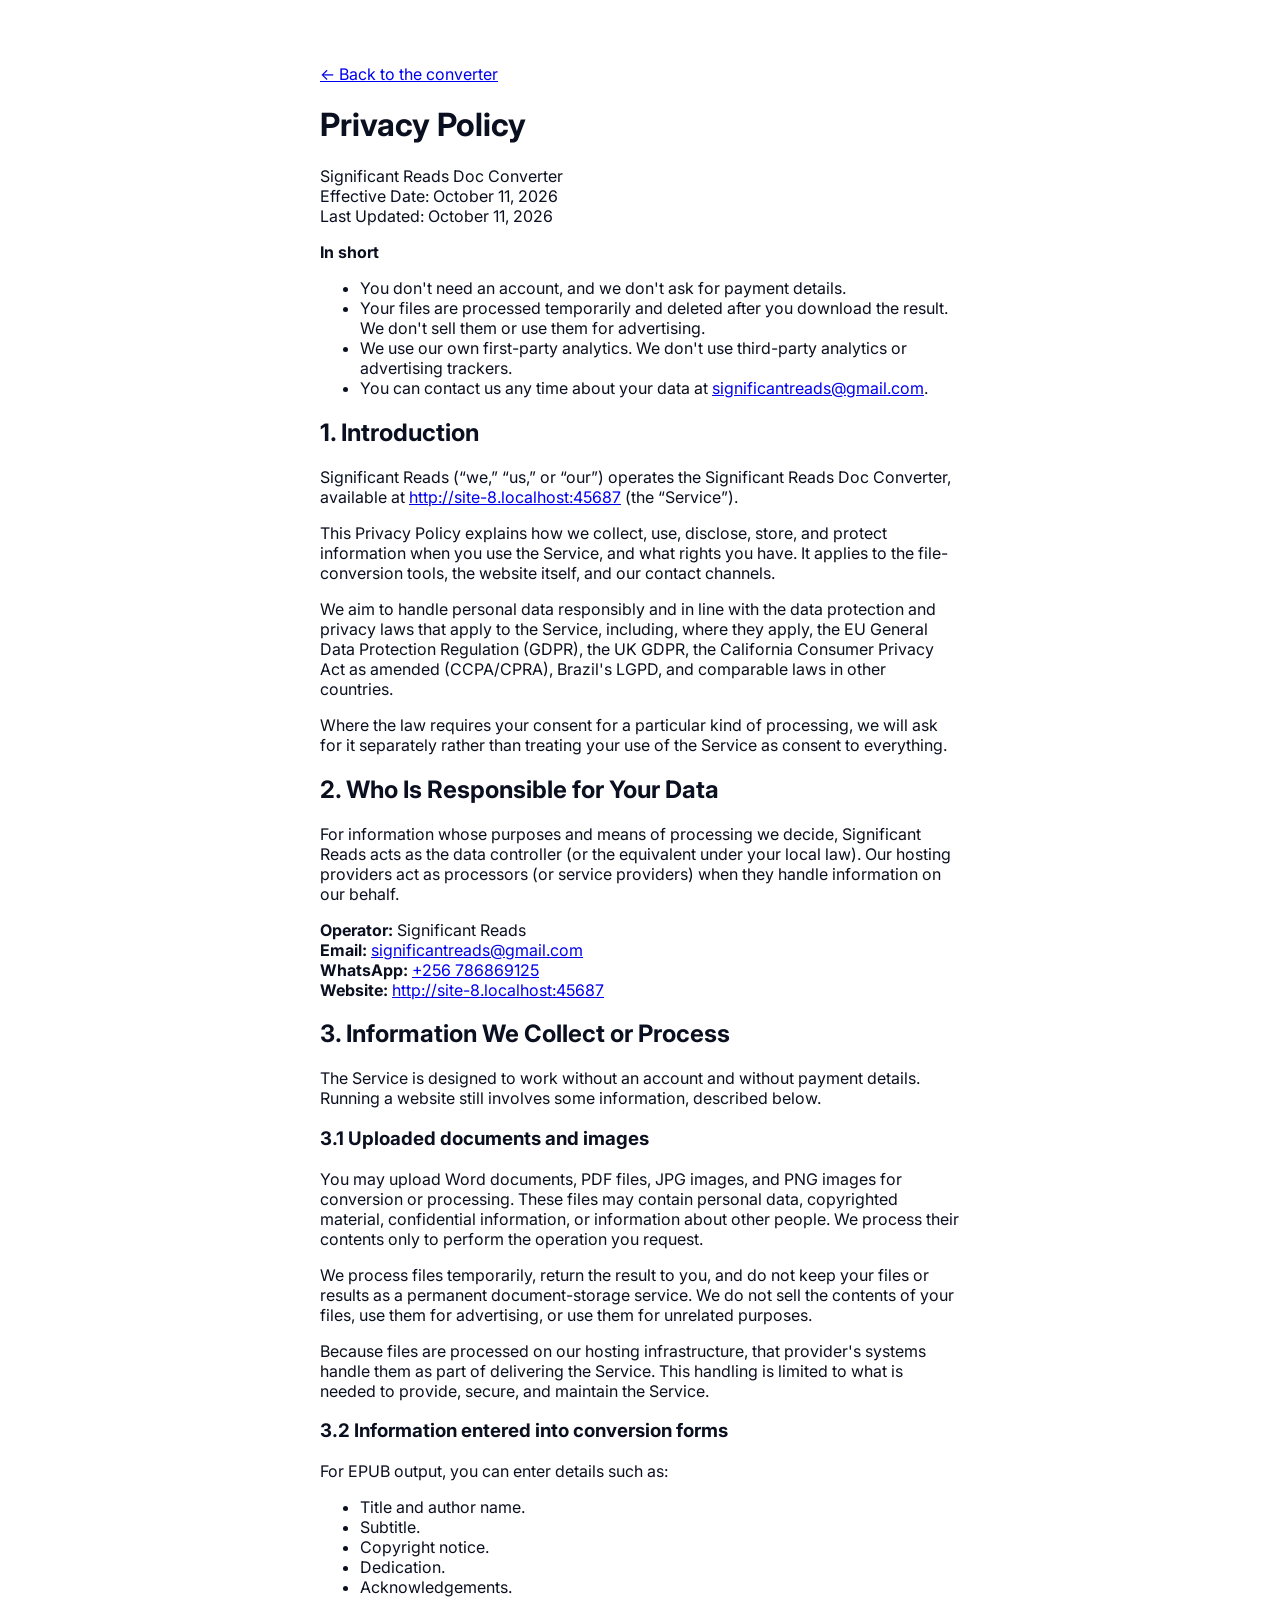
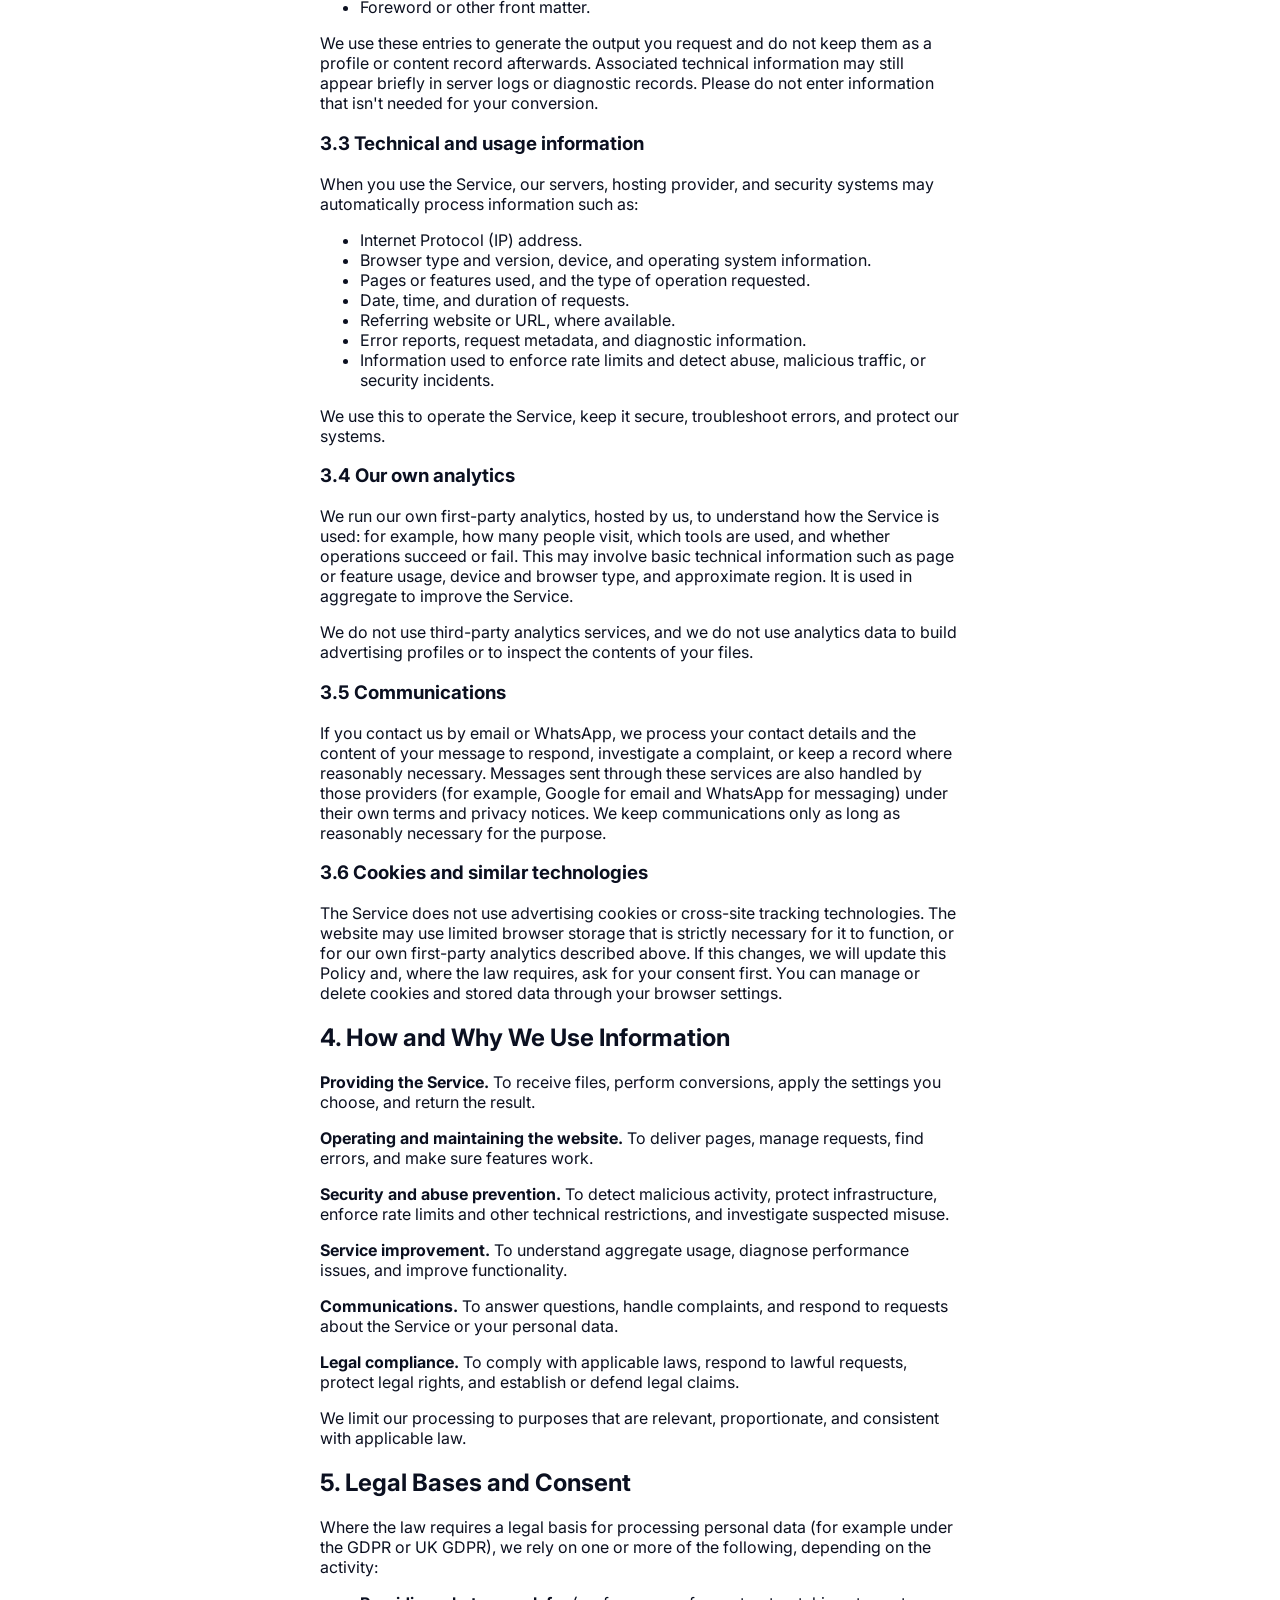
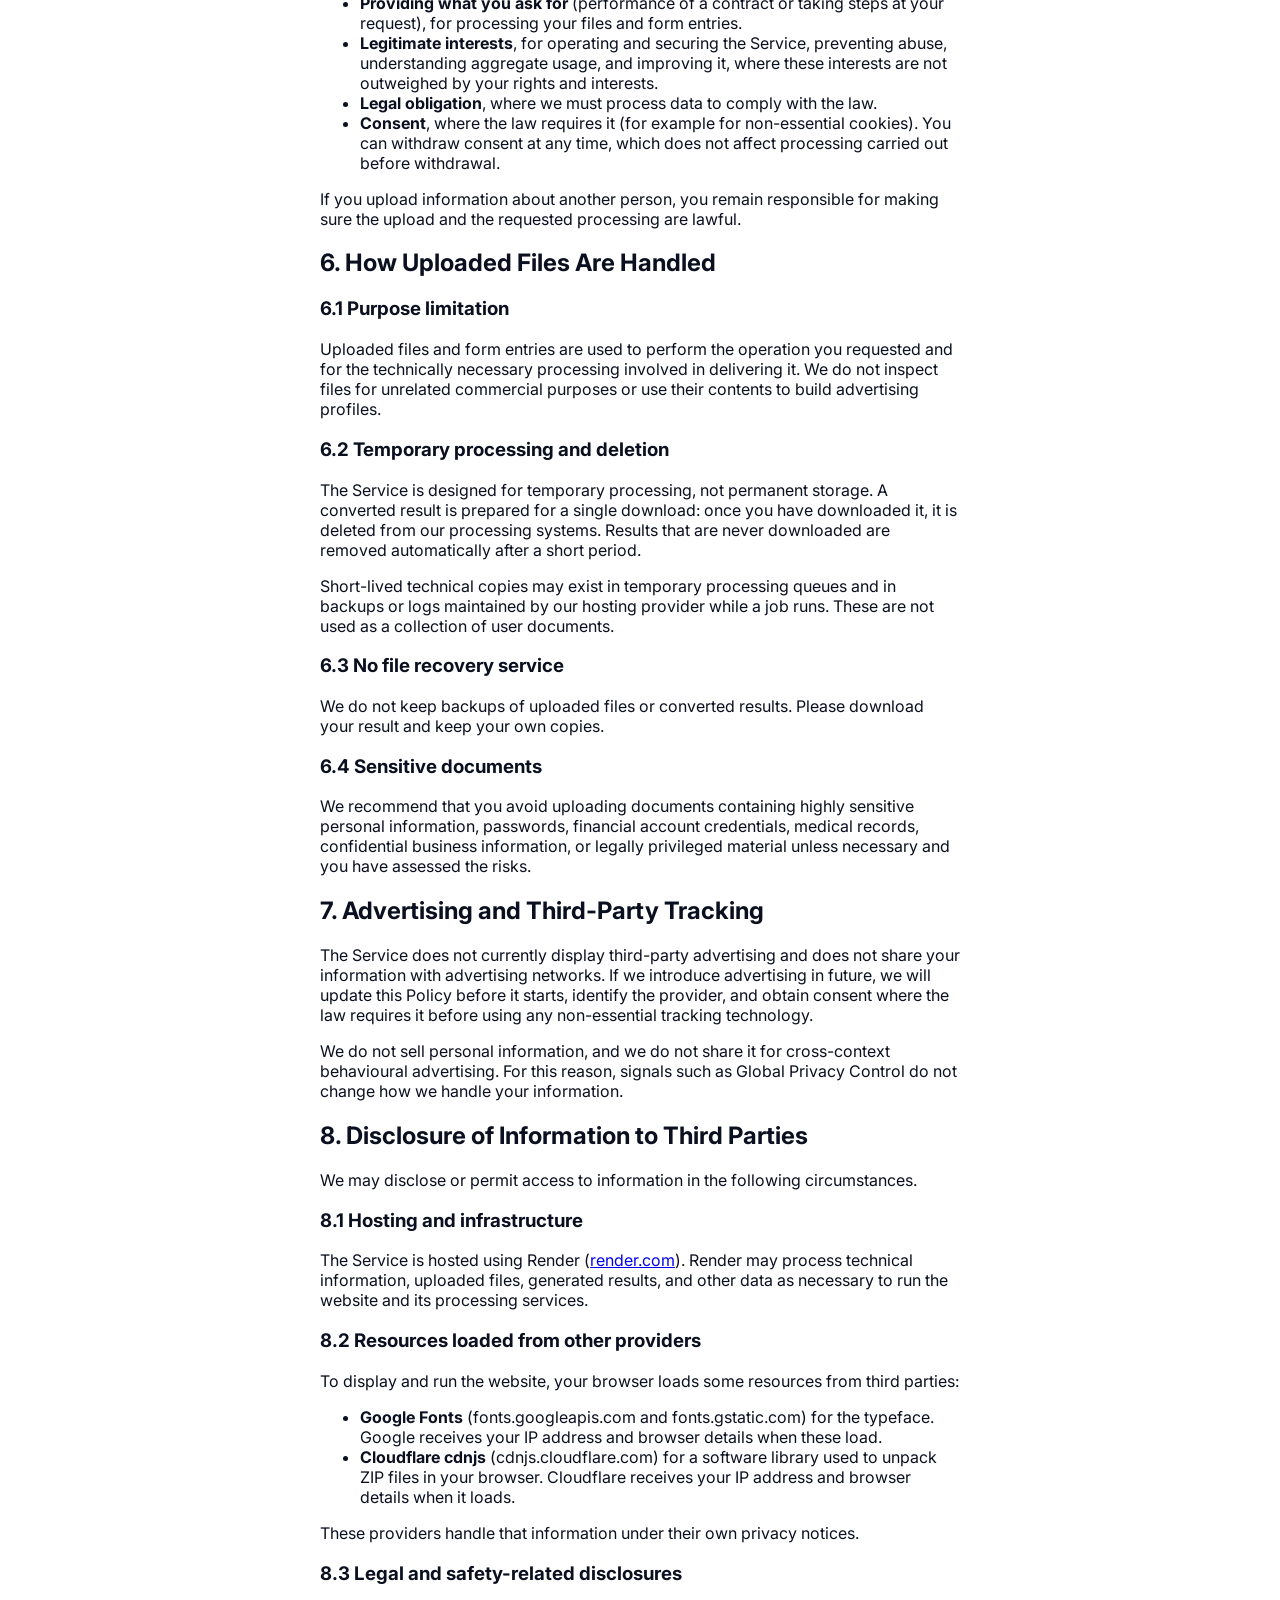
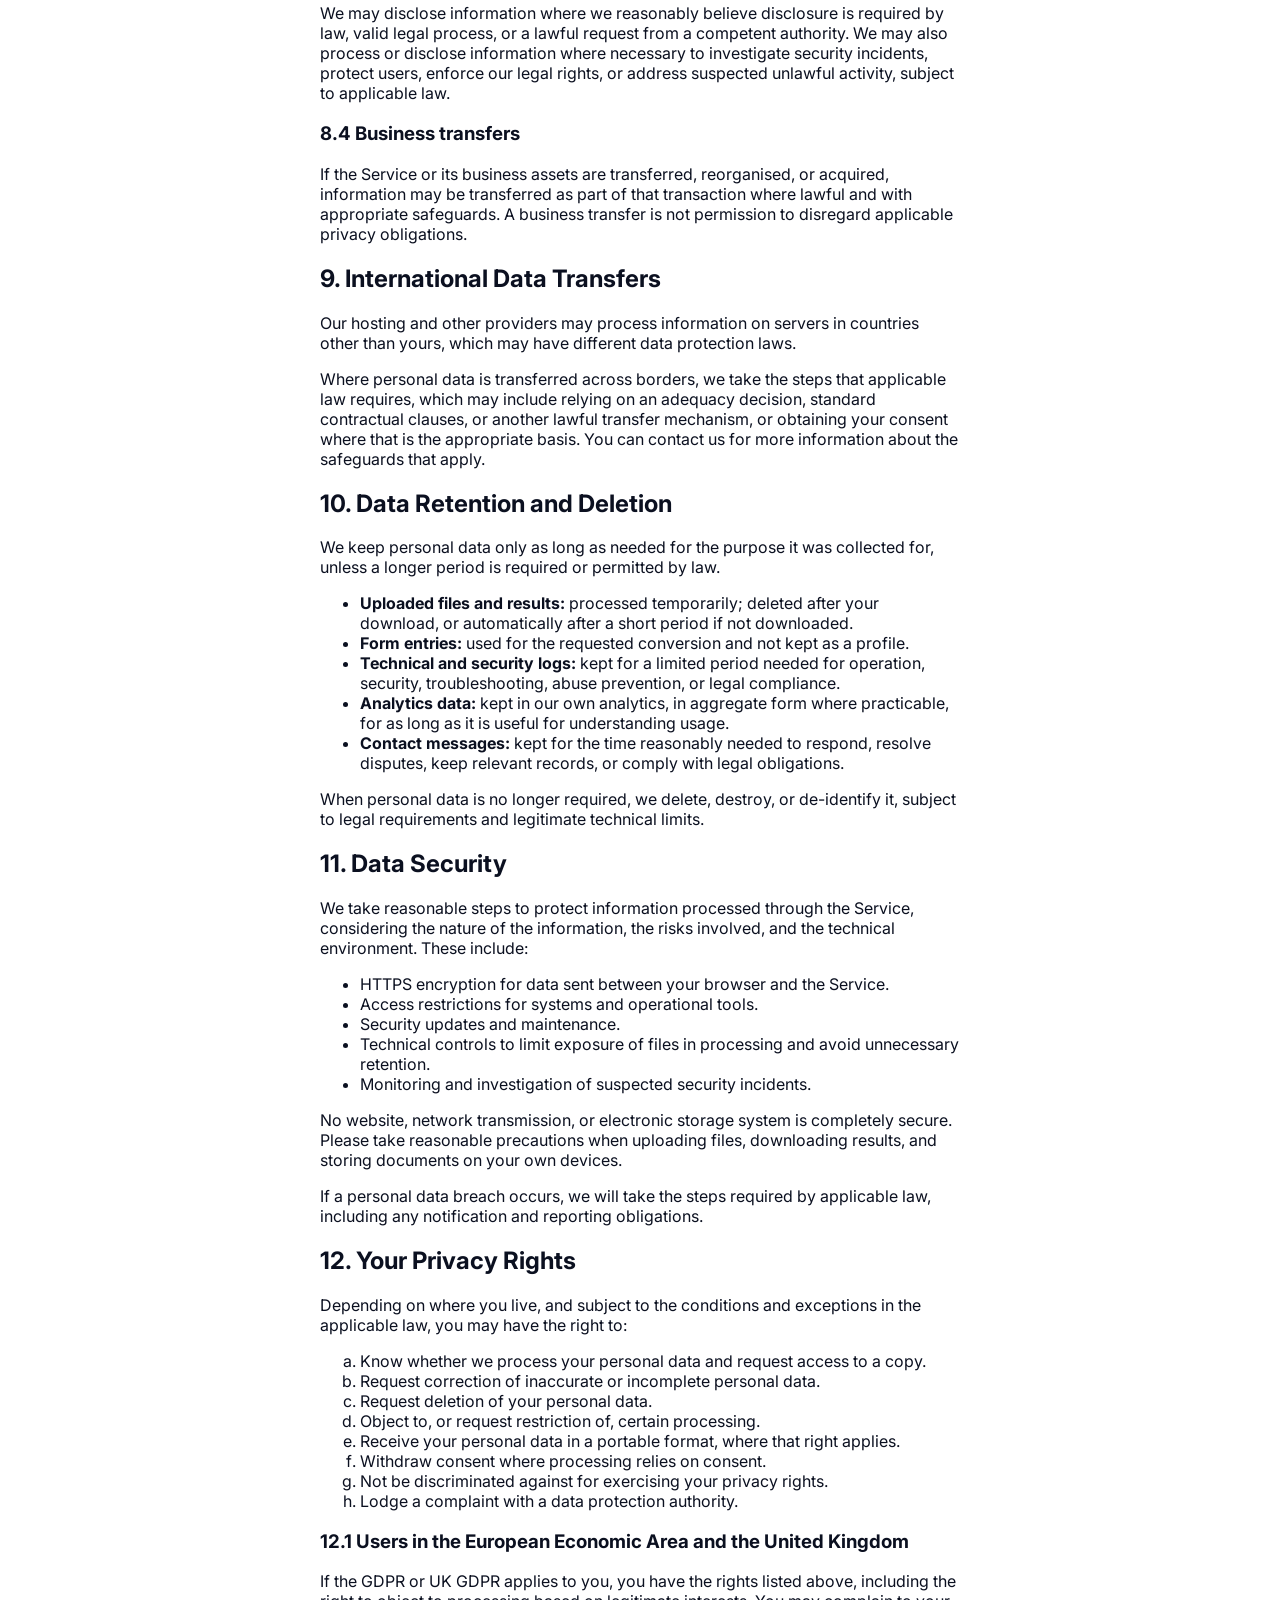
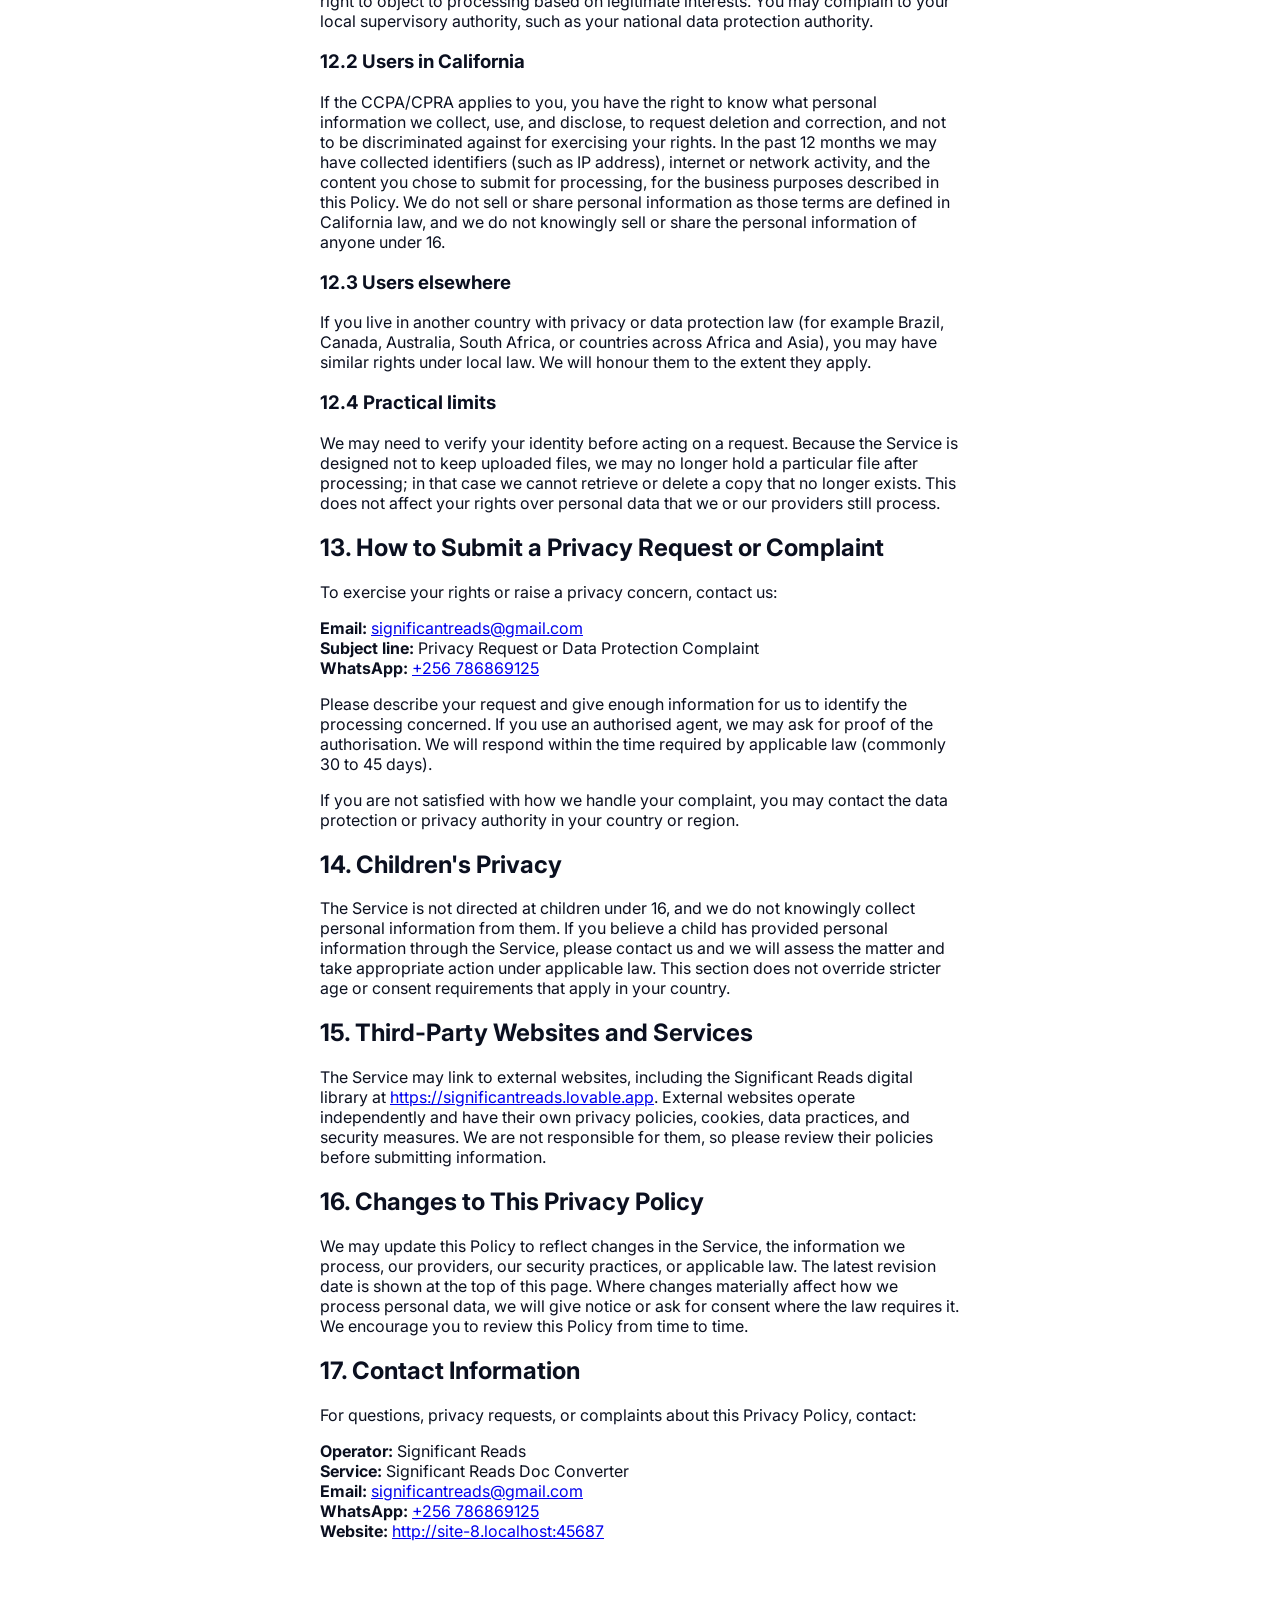
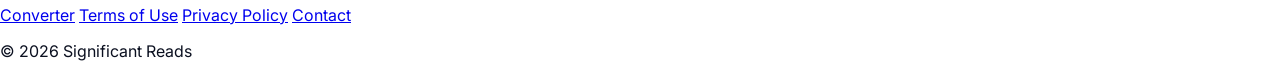
==== privacy.html @ e11dd409 "Create privacy.html" ====
<!DOCTYPE html>
<html lang="en">
<head>
  <meta charset="UTF-8" />
  <meta name="viewport" content="width=device-width, initial-scale=1" />
  <title>Privacy Policy | Significant Reads Doc Converter</title>
  <meta name="description" content="Privacy Policy for the Significant Reads Doc Converter." />
  <link rel="icon" href="data:image/svg+xml,<svg xmlns=%22http://www.w3.org/2000/svg%22 viewBox=%220 0 100 100%22><text y=%22.9em%22 font-size=%2290%22>📖</text></svg>" />
  <link rel="preconnect" href="https://fonts.googleapis.com" />
  <link rel="preconnect" href="https://fonts.gstatic.com" crossorigin />
  <link href="https://fonts.googleapis.com/css2?family=Inter:wght@400;500;600;700;800&display=swap" rel="stylesheet" />
  <link rel="stylesheet" href="css/styles.css" />
</head>
<body>
  <main class="page legal">
    <nav class="legal-back"><a href="index.html">&larr; Back to the converter</a></nav>

    <header class="legal-header">
      <h1>Privacy Policy</h1>
      <p class="legal-meta">
        Significant Reads Doc Converter<br />
        Effective Date: October 11, 2026<br />
        Last Updated: October 11, 2026
      </p>
    </header>

    <article class="legal-body">

      <div class="legal-note">
        <p><strong>In short</strong></p>
        <ul>
          <li>You don't need an account, and we don't ask for payment details.</li>
          <li>Your files are processed temporarily and deleted after you download the result. We don't sell them or use them for advertising.</li>
          <li>We use our own first-party analytics. We don't use third-party analytics or advertising trackers.</li>
          <li>You can contact us any time about your data at <a href="mailto:significantreads@gmail.com">significantreads@gmail.com</a>.</li>
        </ul>
      </div>

      <h2>1. Introduction</h2>
      <p>
        Significant Reads (“we,” “us,” or “our”) operates the Significant Reads Doc Converter,
        available at
        <a class="site-url" href="https://significant-reads-doc-converter.onrender.com">https://significant-reads-doc-converter.onrender.com</a>
        (the “Service”).
      </p>
      <p>
        This Privacy Policy explains how we collect, use, disclose, store, and protect information
        when you use the Service, and what rights you have. It applies to the file-conversion
        tools, the website itself, and our contact channels.
      </p>
      <p>
        We aim to handle personal data responsibly and in line with the data protection and
        privacy laws that apply to the Service, including, where they apply, the EU General Data
        Protection Regulation (GDPR), the UK GDPR, the California Consumer Privacy Act as amended
        (CCPA/CPRA), Brazil's LGPD, and comparable laws in other countries.
      </p>
      <p>
        Where the law requires your consent for a particular kind of processing, we will ask for it
        separately rather than treating your use of the Service as consent to everything.
      </p>

      <h2>2. Who Is Responsible for Your Data</h2>
      <p>
        For information whose purposes and means of processing we decide, Significant Reads acts as
        the data controller (or the equivalent under your local law). Our hosting providers act as
        processors (or service providers) when they handle information on our behalf.
      </p>
      <p class="legal-contact">
        <strong>Operator:</strong> Significant Reads<br />
        <strong>Email:</strong> <a href="mailto:significantreads@gmail.com">significantreads@gmail.com</a><br />
        <strong>WhatsApp:</strong> <a href="https://wa.me/256786869125" target="_blank" rel="noopener">+256 786869125</a><br />
        <strong>Website:</strong> <a class="site-url" href="https://significant-reads-doc-converter.onrender.com">https://significant-reads-doc-converter.onrender.com</a>
      </p>

      <h2>3. Information We Collect or Process</h2>
      <p>
        The Service is designed to work without an account and without payment details. Running a
        website still involves some information, described below.
      </p>

      <h3>3.1 Uploaded documents and images</h3>
      <p>
        You may upload Word documents, PDF files, JPG images, and PNG images for conversion or
        processing. These files may contain personal data, copyrighted material, confidential
        information, or information about other people. We process their contents only to perform
        the operation you request.
      </p>
      <p>
        We process files temporarily, return the result to you, and do not keep your files or
        results as a permanent document-storage service. We do not sell the contents of your files,
        use them for advertising, or use them for unrelated purposes.
      </p>
      <p>
        Because files are processed on our hosting infrastructure, that provider's systems handle
        them as part of delivering the Service. This handling is limited to what is needed to
        provide, secure, and maintain the Service.
      </p>

      <h3>3.2 Information entered into conversion forms</h3>
      <p>For EPUB output, you can enter details such as:</p>
      <ul>
        <li>Title and author name.</li>
        <li>Subtitle.</li>
        <li>Copyright notice.</li>
        <li>Dedication.</li>
        <li>Acknowledgements.</li>
        <li>Foreword or other front matter.</li>
      </ul>
      <p>
        We use these entries to generate the output you request and do not keep them as a profile
        or content record afterwards. Associated technical information may still appear briefly in
        server logs or diagnostic records. Please do not enter information that isn't needed for
        your conversion.
      </p>

      <h3>3.3 Technical and usage information</h3>
      <p>
        When you use the Service, our servers, hosting provider, and security systems may
        automatically process information such as:
      </p>
      <ul>
        <li>Internet Protocol (IP) address.</li>
        <li>Browser type and version, device, and operating system information.</li>
        <li>Pages or features used, and the type of operation requested.</li>
        <li>Date, time, and duration of requests.</li>
        <li>Referring website or URL, where available.</li>
        <li>Error reports, request metadata, and diagnostic information.</li>
        <li>Information used to enforce rate limits and detect abuse, malicious traffic, or security incidents.</li>
      </ul>
      <p>
        We use this to operate the Service, keep it secure, troubleshoot errors, and protect our
        systems.
      </p>

      <h3>3.4 Our own analytics</h3>
      <p>
        We run our own first-party analytics, hosted by us, to understand how the Service is used:
        for example, how many people visit, which tools are used, and whether operations succeed or
        fail. This may involve basic technical information such as page or feature usage, device
        and browser type, and approximate region. It is used in aggregate to improve the Service.
      </p>
      <p>
        We do not use third-party analytics services, and we do not use analytics data to build
        advertising profiles or to inspect the contents of your files.
      </p>

      <h3>3.5 Communications</h3>
      <p>
        If you contact us by email or WhatsApp, we process your contact details and the content of
        your message to respond, investigate a complaint, or keep a record where reasonably
        necessary. Messages sent through these services are also handled by those providers (for
        example, Google for email and WhatsApp for messaging) under their own terms and privacy
        notices. We keep communications only as long as reasonably necessary for the purpose.
      </p>

      <h3>3.6 Cookies and similar technologies</h3>
      <p>
        The Service does not use advertising cookies or cross-site tracking technologies. The
        website may use limited browser storage that is strictly necessary for it to function, or
        for our own first-party analytics described above. If this changes, we will update this
        Policy and, where the law requires, ask for your consent first. You can manage or delete
        cookies and stored data through your browser settings.
      </p>

      <h2>4. How and Why We Use Information</h2>
      <p><strong>Providing the Service.</strong> To receive files, perform conversions, apply the settings you choose, and return the result.</p>
      <p><strong>Operating and maintaining the website.</strong> To deliver pages, manage requests, find errors, and make sure features work.</p>
      <p><strong>Security and abuse prevention.</strong> To detect malicious activity, protect infrastructure, enforce rate limits and other technical restrictions, and investigate suspected misuse.</p>
      <p><strong>Service improvement.</strong> To understand aggregate usage, diagnose performance issues, and improve functionality.</p>
      <p><strong>Communications.</strong> To answer questions, handle complaints, and respond to requests about the Service or your personal data.</p>
      <p><strong>Legal compliance.</strong> To comply with applicable laws, respond to lawful requests, protect legal rights, and establish or defend legal claims.</p>
      <p>We limit our processing to purposes that are relevant, proportionate, and consistent with applicable law.</p>

      <h2>5. Legal Bases and Consent</h2>
      <p>
        Where the law requires a legal basis for processing personal data (for example under the
        GDPR or UK GDPR), we rely on one or more of the following, depending on the activity:
      </p>
      <ul>
        <li><strong>Providing what you ask for</strong> (performance of a contract or taking steps at your request), for processing your files and form entries.</li>
        <li><strong>Legitimate interests</strong>, for operating and securing the Service, preventing abuse, understanding aggregate usage, and improving it, where these interests are not outweighed by your rights and interests.</li>
        <li><strong>Legal obligation</strong>, where we must process data to comply with the law.</li>
        <li><strong>Consent</strong>, where the law requires it (for example for non-essential cookies). You can withdraw consent at any time, which does not affect processing carried out before withdrawal.</li>
      </ul>
      <p>
        If you upload information about another person, you remain responsible for making sure the
        upload and the requested processing are lawful.
      </p>

      <h2>6. How Uploaded Files Are Handled</h2>

      <h3>6.1 Purpose limitation</h3>
      <p>
        Uploaded files and form entries are used to perform the operation you requested and for
        the technically necessary processing involved in delivering it. We do not inspect files for
        unrelated commercial purposes or use their contents to build advertising profiles.
      </p>

      <h3>6.2 Temporary processing and deletion</h3>
      <p>
        The Service is designed for temporary processing, not permanent storage. A converted result
        is prepared for a single download: once you have downloaded it, it is deleted from our
        processing systems. Results that are never downloaded are removed automatically after a
        short period.
      </p>
      <p>
        Short-lived technical copies may exist in temporary processing queues and in backups or
        logs maintained by our hosting provider while a job runs. These are not used as a
        collection of user documents.
      </p>

      <h3>6.3 No file recovery service</h3>
      <p>
        We do not keep backups of uploaded files or converted results. Please download your result
        and keep your own copies.
      </p>

      <h3>6.4 Sensitive documents</h3>
      <p>
        We recommend that you avoid uploading documents containing highly sensitive personal
        information, passwords, financial account credentials, medical records, confidential
        business information, or legally privileged material unless necessary and you have
        assessed the risks.
      </p>

      <h2>7. Advertising and Third-Party Tracking</h2>
      <p>
        The Service does not currently display third-party advertising and does not share your
        information with advertising networks. If we introduce advertising in future, we will
        update this Policy before it starts, identify the provider, and obtain consent where the
        law requires it before using any non-essential tracking technology.
      </p>
      <p>
        We do not sell personal information, and we do not share it for cross-context behavioural
        advertising. For this reason, signals such as Global Privacy Control do not change how we
        handle your information.
      </p>

      <h2>8. Disclosure of Information to Third Parties</h2>
      <p>We may disclose or permit access to information in the following circumstances.</p>

      <h3>8.1 Hosting and infrastructure</h3>
      <p>
        The Service is hosted using Render (<a href="https://render.com" target="_blank" rel="noopener">render.com</a>).
        Render may process technical information, uploaded files, generated results, and other data
        as necessary to run the website and its processing services.
      </p>

      <h3>8.2 Resources loaded from other providers</h3>
      <p>To display and run the website, your browser loads some resources from third parties:</p>
      <ul>
        <li><strong>Google Fonts</strong> (fonts.googleapis.com and fonts.gstatic.com) for the typeface. Google receives your IP address and browser details when these load.</li>
        <li><strong>Cloudflare cdnjs</strong> (cdnjs.cloudflare.com) for a software library used to unpack ZIP files in your browser. Cloudflare receives your IP address and browser details when it loads.</li>
      </ul>
      <p>These providers handle that information under their own privacy notices.</p>

      <h3>8.3 Legal and safety-related disclosures</h3>
      <p>
        We may disclose information where we reasonably believe disclosure is required by law, valid
        legal process, or a lawful request from a competent authority. We may also process or
        disclose information where necessary to investigate security incidents, protect users,
        enforce our legal rights, or address suspected unlawful activity, subject to applicable
        law.
      </p>

      <h3>8.4 Business transfers</h3>
      <p>
        If the Service or its business assets are transferred, reorganised, or acquired,
        information may be transferred as part of that transaction where lawful and with
        appropriate safeguards. A business transfer is not permission to disregard applicable
        privacy obligations.
      </p>

      <h2>9. International Data Transfers</h2>
      <p>
        Our hosting and other providers may process information on servers in countries other than
        yours, which may have different data protection laws.
      </p>
      <p>
        Where personal data is transferred across borders, we take the steps that applicable law
        requires, which may include relying on an adequacy decision, standard contractual clauses,
        or another lawful transfer mechanism, or obtaining your consent where that is the
        appropriate basis. You can contact us for more information about the safeguards that apply.
      </p>

      <h2>10. Data Retention and Deletion</h2>
      <p>
        We keep personal data only as long as needed for the purpose it was collected for, unless a
        longer period is required or permitted by law.
      </p>
      <ul>
        <li><strong>Uploaded files and results:</strong> processed temporarily; deleted after your download, or automatically after a short period if not downloaded.</li>
        <li><strong>Form entries:</strong> used for the requested conversion and not kept as a profile.</li>
        <li><strong>Technical and security logs:</strong> kept for a limited period needed for operation, security, troubleshooting, abuse prevention, or legal compliance.</li>
        <li><strong>Analytics data:</strong> kept in our own analytics, in aggregate form where practicable, for as long as it is useful for understanding usage.</li>
        <li><strong>Contact messages:</strong> kept for the time reasonably needed to respond, resolve disputes, keep relevant records, or comply with legal obligations.</li>
      </ul>
      <p>
        When personal data is no longer required, we delete, destroy, or de-identify it, subject to
        legal requirements and legitimate technical limits.
      </p>

      <h2>11. Data Security</h2>
      <p>
        We take reasonable steps to protect information processed through the Service, considering
        the nature of the information, the risks involved, and the technical environment. These
        include:
      </p>
      <ul>
        <li>HTTPS encryption for data sent between your browser and the Service.</li>
        <li>Access restrictions for systems and operational tools.</li>
        <li>Security updates and maintenance.</li>
        <li>Technical controls to limit exposure of files in processing and avoid unnecessary retention.</li>
        <li>Monitoring and investigation of suspected security incidents.</li>
      </ul>
      <p>
        No website, network transmission, or electronic storage system is completely secure. Please
        take reasonable precautions when uploading files, downloading results, and storing
        documents on your own devices.
      </p>
      <p>
        If a personal data breach occurs, we will take the steps required by applicable law,
        including any notification and reporting obligations.
      </p>

      <h2>12. Your Privacy Rights</h2>
      <p>
        Depending on where you live, and subject to the conditions and exceptions in the applicable
        law, you may have the right to:
      </p>
      <ol type="a">
        <li>Know whether we process your personal data and request access to a copy.</li>
        <li>Request correction of inaccurate or incomplete personal data.</li>
        <li>Request deletion of your personal data.</li>
        <li>Object to, or request restriction of, certain processing.</li>
        <li>Receive your personal data in a portable format, where that right applies.</li>
        <li>Withdraw consent where processing relies on consent.</li>
        <li>Not be discriminated against for exercising your privacy rights.</li>
        <li>Lodge a complaint with a data protection authority.</li>
      </ol>

      <h3>12.1 Users in the European Economic Area and the United Kingdom</h3>
      <p>
        If the GDPR or UK GDPR applies to you, you have the rights listed above, including the
        right to object to processing based on legitimate interests. You may complain to your local
        supervisory authority, such as your national data protection authority.
      </p>

      <h3>12.2 Users in California</h3>
      <p>
        If the CCPA/CPRA applies to you, you have the right to know what personal information we
        collect, use, and disclose, to request deletion and correction, and not to be discriminated
        against for exercising your rights. In the past 12 months we may have collected identifiers
        (such as IP address), internet or network activity, and the content you chose to submit for
        processing, for the business purposes described in this Policy. We do not sell or share
        personal information as those terms are defined in California law, and we do not knowingly
        sell or share the personal information of anyone under 16.
      </p>

      <h3>12.3 Users elsewhere</h3>
      <p>
        If you live in another country with privacy or data protection law (for example Brazil,
        Canada, Australia, South Africa, or countries across Africa and Asia), you may have similar
        rights under local law. We will honour them to the extent they apply.
      </p>

      <h3>12.4 Practical limits</h3>
      <p>
        We may need to verify your identity before acting on a request. Because the Service is
        designed not to keep uploaded files, we may no longer hold a particular file after
        processing; in that case we cannot retrieve or delete a copy that no longer exists. This
        does not affect your rights over personal data that we or our providers still process.
      </p>

      <h2>13. How to Submit a Privacy Request or Complaint</h2>
      <p>To exercise your rights or raise a privacy concern, contact us:</p>
      <p class="legal-contact">
        <strong>Email:</strong> <a href="mailto:significantreads@gmail.com?subject=Privacy%20Request">significantreads@gmail.com</a><br />
        <strong>Subject line:</strong> Privacy Request or Data Protection Complaint<br />
        <strong>WhatsApp:</strong> <a href="https://wa.me/256786869125" target="_blank" rel="noopener">+256 786869125</a>
      </p>
      <p>
        Please describe your request and give enough information for us to identify the processing
        concerned. If you use an authorised agent, we may ask for proof of the authorisation. We
        will respond within the time required by applicable law (commonly 30 to 45 days).
      </p>
      <p>
        If you are not satisfied with how we handle your complaint, you may contact the data
        protection or privacy authority in your country or region.
      </p>

      <h2>14. Children's Privacy</h2>
      <p>
        The Service is not directed at children under 16, and we do not knowingly collect personal
        information from them. If you believe a child has provided personal information through the
        Service, please contact us and we will assess the matter and take appropriate action under
        applicable law. This section does not override stricter age or consent requirements that
        apply in your country.
      </p>

      <h2>15. Third-Party Websites and Services</h2>
      <p>
        The Service may link to external websites, including the Significant Reads digital library
        at <a href="https://significantreads.lovable.app" target="_blank" rel="noopener">https://significantreads.lovable.app</a>.
        External websites operate independently and have their own privacy policies, cookies, data
        practices, and security measures. We are not responsible for them, so please review their
        policies before submitting information.
      </p>

      <h2>16. Changes to This Privacy Policy</h2>
      <p>
        We may update this Policy to reflect changes in the Service, the information we process,
        our providers, our security practices, or applicable law. The latest revision date is shown
        at the top of this page. Where changes materially affect how we process personal data, we
        will give notice or ask for consent where the law requires it. We encourage you to review
        this Policy from time to time.
      </p>

      <h2>17. Contact Information</h2>
      <p>For questions, privacy requests, or complaints about this Privacy Policy, contact:</p>
      <p class="legal-contact">
        <strong>Operator:</strong> Significant Reads<br />
        <strong>Service:</strong> Significant Reads Doc Converter<br />
        <strong>Email:</strong> <a href="mailto:significantreads@gmail.com">significantreads@gmail.com</a><br />
        <strong>WhatsApp:</strong> <a href="https://wa.me/256786869125" target="_blank" rel="noopener">+256 786869125</a><br />
        <strong>Website:</strong> <a class="site-url" href="https://significant-reads-doc-converter.onrender.com">https://significant-reads-doc-converter.onrender.com</a>
      </p>

    </article>
  </main>

  <footer class="site-footer">
    <nav aria-label="Site">
      <a href="index.html">Converter</a>
      <a href="terms.html">Terms of Use</a>
      <a href="privacy.html">Privacy Policy</a>
      <a href="mailto:significantreads@gmail.com">Contact</a>
    </nav>
    <p>&copy; 2026 Significant Reads</p>
  </footer>

  <script>
    // Keeps the website address correct automatically if the site moves to a custom domain
    if (location.origin && location.origin.indexOf("http") === 0) {
      document.querySelectorAll(".site-url").forEach(function (el) {
        el.href = location.origin;
        el.textContent = location.origin;
      });
    }
  </script>
</body>
</html>
---- css/styles.css ----
:root {
  --text: #0b1020;
  --muted: #64748b;
  --border: #e5e9f0;
  --tab-bg: #f1f4f9;
  --btn-disabled: #8b909c;
  --btn-active: #0b1020;
  --accent: #2563eb;
  --radius: 16px;
}

* { box-sizing: border-box; }

html, body { margin: 0; padding: 0; }

body {
  font-family: "Inter", system-ui, -apple-system, "Segoe UI", Roboto, sans-serif;
  color: var(--text);
  background: #fff;
  -webkit-font-smoothing: antialiased;
}

[hidden] { display: none !important; }

.page {
  max-width: 672px;
  margin: 0 auto;
  padding: 64px 16px 48px;
}

/* Hero */
.hero { text-align: center; margin-bottom: 40px; }
.hero h1 {
  margin: 0 0 12px;
  font-size: clamp(28px, 6vw, 36px);
  font-weight: 800;
  letter-spacing: -0.02em;
}
.hero p {
  margin: 0 auto;
  max-width: 640px;
  color: var(--muted);
  font-size: 16px;
  line-height: 1.5;
}

/* Tabs */
.tabs {
  display: grid;
  grid-template-columns: repeat(3, 1fr);
  gap: 4px;
  padding: 4px;
  margin-bottom: 24px;
  background: var(--tab-bg);
  border: 1px solid var(--border);
  border-radius: 12px;
}
.tab {
  padding: 10px 12px;
  border: 0;
  border-radius: 9px;
  background: transparent;
  color: var(--muted);
  font: inherit;
  font-size: 14px;
  font-weight: 600;
  cursor: pointer;
  transition: background 0.15s, color 0.15s;
}
.tab:hover { color: var(--text); }
.tab.is-active {
  background: #fff;
  color: var(--text);
  box-shadow: 0 1px 3px rgba(15, 23, 42, 0.12);
}
.tab:focus-visible { outline: 2px solid var(--accent); outline-offset: 2px; }

/* Card */
.card {
  padding: 24px;
  background: #fff;
  border: 1px solid var(--border);
  border-radius: var(--radius);
  box-shadow: 0 1px 2px rgba(15, 23, 42, 0.04);
}
.card h2 { margin: 0 0 6px; font-size: 20px; font-weight: 600; }
.card-desc {
  margin: 0 0 20px;
  color: var(--muted);
  font-size: 14px;
  line-height: 1.5;
}

.field { margin-top: 20px; }
.field-label {
  display: block;
  margin-bottom: 8px;
  font-size: 14px;
  font-weight: 600;
}

/* Dropzone */
.dropzone {
  display: flex;
  align-items: center;
  justify-content: center;
  min-height: 150px;
  padding: 24px;
  border: 2px dashed #d7dce5;
  border-radius: 14px;
  text-align: center;
  cursor: pointer;
  transition: border-color 0.15s, background 0.15s;
}
.dropzone:hover,
.dropzone.is-dragover { border-color: var(--accent); background: #f8faff; }
.dropzone:focus-visible { outline: 2px solid var(--accent); outline-offset: 2px; }
.icon-upload { width: 28px; height: 28px; color: var(--muted); margin-bottom: 10px; }
.dropzone-title { margin: 0 0 4px; font-size: 14px; font-weight: 600; }
.dropzone-hint { margin: 0; color: var(--muted); font-size: 12px; }

/* Selected file view (inside dropzone) */
.dropzone.has-file { border-color: #4b5563; background: #fff; }
.dropzone-file {
  display: flex;
  align-items: center;
  justify-content: space-between;
  gap: 16px;
  width: 100%;
  text-align: left;
}
.dropzone-file-info { display: flex; align-items: center; gap: 14px; min-width: 0; }
.dropzone-file-info svg { width: 28px; height: 28px; flex-shrink: 0; }
.dropzone-file-name {
  margin: 0 0 2px;
  font-size: 14px;
  font-weight: 600;
  overflow-wrap: anywhere;
}
.dropzone-file-size { margin: 0; color: var(--muted); font-size: 12px; }
.dropzone-remove {
  flex-shrink: 0;
  padding: 6px 10px;
  border: 0;
  border-radius: 8px;
  background: transparent;
  color: var(--text);
  font-size: 22px;
  line-height: 1;
  cursor: pointer;
}
.dropzone-remove:hover { background: var(--tab-bg); }

/* Select and inputs */
.select,
.input {
  width: 100%;
  padding: 11px 12px;
  border: 1px solid var(--border);
  border-radius: 10px;
  background: #fff;
  color: var(--text);
  font: inherit;
  font-size: 14px;
}
textarea.input { resize: vertical; }
.input:focus { outline: 2px solid var(--accent); outline-offset: 1px; }

/* EPUB fields */
.epub-fields { margin-top: 4px; }
.req { color: #dc2626; }
.front-matter { margin-top: 20px; }
.front-matter summary {
  cursor: pointer;
  font-size: 14px;
  font-weight: 600;
  color: var(--accent);
}

/* Status */
.status { margin: 16px 0 0; font-size: 14px; color: var(--muted); }
.status.is-error { color: #dc2626; }
.status.is-success { color: #16a34a; }

/* Merge file list */
.file-list { list-style: none; margin: 16px 0 0; padding: 0; display: grid; gap: 8px; }
.file-item {
  display: flex;
  align-items: center;
  gap: 10px;
  padding: 10px 12px;
  border: 1px solid var(--border);
  border-radius: 12px;
  background: #fff;
  cursor: grab;
}
.file-item.is-dragging { opacity: 0.4; }
.file-item.is-over { border-color: var(--accent); background: #f8faff; }
.file-item-grip { color: var(--muted); font-size: 14px; letter-spacing: -2px; user-select: none; }
.file-item-index {
  display: grid;
  place-items: center;
  width: 24px;
  height: 24px;
  flex-shrink: 0;
  border-radius: 50%;
  background: var(--tab-bg);
  font-size: 12px;
  font-weight: 700;
}
.file-item-main { flex: 1; min-width: 0; }
.file-item-name {
  margin: 0 0 2px;
  font-size: 14px;
  font-weight: 600;
  overflow: hidden;
  text-overflow: ellipsis;
  white-space: nowrap;
}
.file-item-size { margin: 0; color: var(--muted); font-size: 12px; }
.file-item-actions { display: flex; gap: 2px; flex-shrink: 0; }
.icon-btn {
  width: 30px;
  height: 30px;
  border: 0;
  border-radius: 8px;
  background: transparent;
  color: var(--text);
  font-size: 16px;
  line-height: 1;
  cursor: pointer;
}
.icon-btn:hover:not(:disabled) { background: var(--tab-bg); }
.icon-btn:disabled { opacity: 0.3; cursor: not-allowed; }
.file-total { margin: 10px 0 0; color: var(--muted); font-size: 13px; }

/* Buttons */
.btn-primary {
  display: flex;
  align-items: center;
  justify-content: center;
  gap: 8px;
  width: 100%;
  margin-top: 20px;
  padding: 12px 16px;
  border: 0;
  border-radius: 10px;
  background: var(--btn-active);
  color: #fff;
  font: inherit;
  font-size: 14px;
  font-weight: 600;
  cursor: pointer;
  transition: opacity 0.15s;
}
.btn-primary svg { width: 16px; height: 16px; }
.btn-primary:disabled { background: var(--btn-disabled); cursor: not-allowed; }
.btn-primary:not(:disabled):hover { opacity: 0.9; }

.result {
  display: grid;
  grid-template-columns: 1fr 1fr;
  gap: 10px;
  margin-top: 16px;
}
.btn-secondary {
  padding: 11px 14px;
  border: 1px solid var(--text);
  border-radius: 10px;
  background: #fff;
  color: var(--text);
  font: inherit;
  font-size: 14px;
  font-weight: 600;
  cursor: pointer;
}
.btn-secondary:hover:not(:disabled) { background: var(--tab-bg); }
.btn-secondary:disabled { opacity: 0.5; cursor: not-allowed; }

/* Footer */
.card-footer {
  margin: 20px 0 0;
  text-align: center;
  color: var(--muted);
  font-size: 14px;
}
.card-footer a { color: var(--text); font-weight: 700; text-decoration: none; }
.card-footer a:hover { text-decoration: underline; }

@media (max-width: 480px) {
  .page { padding-top: 40px; }
  .card { padding: 18px; }
  .result { grid-template-columns: 1fr; }
}
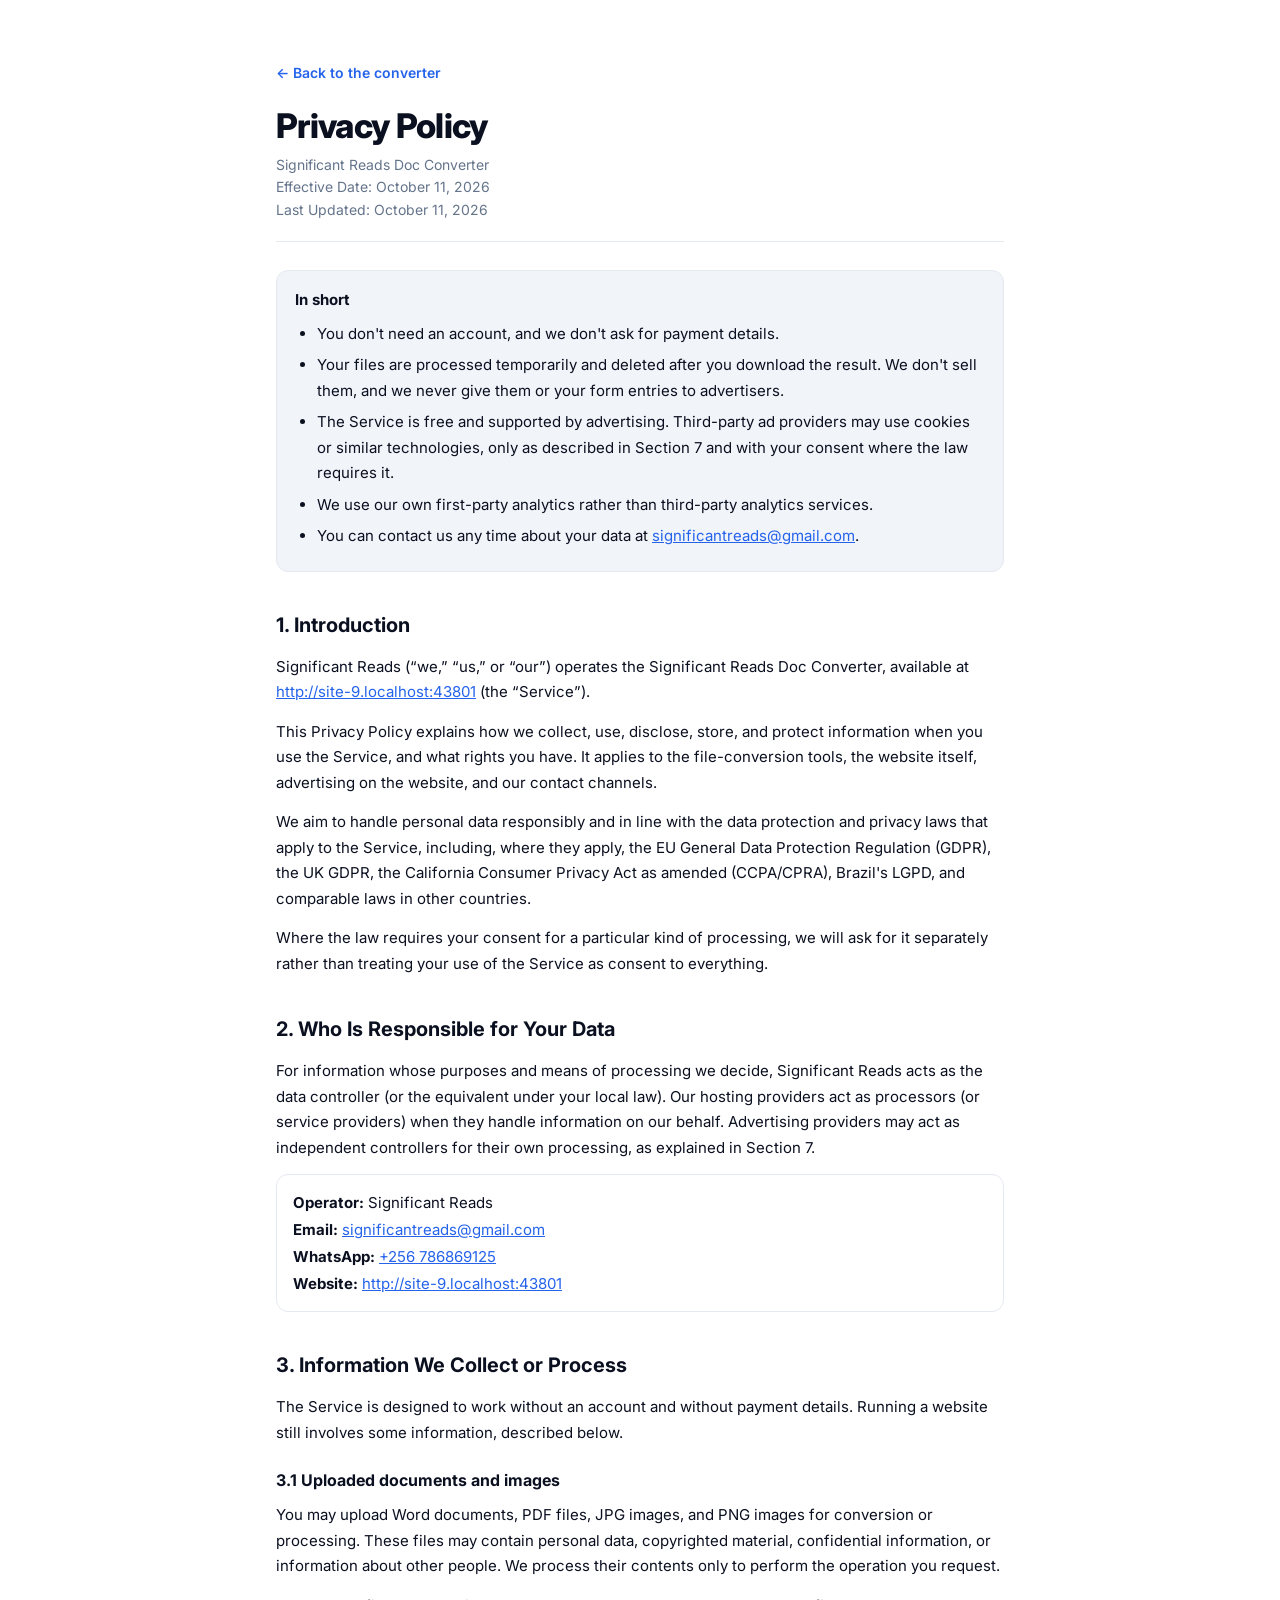
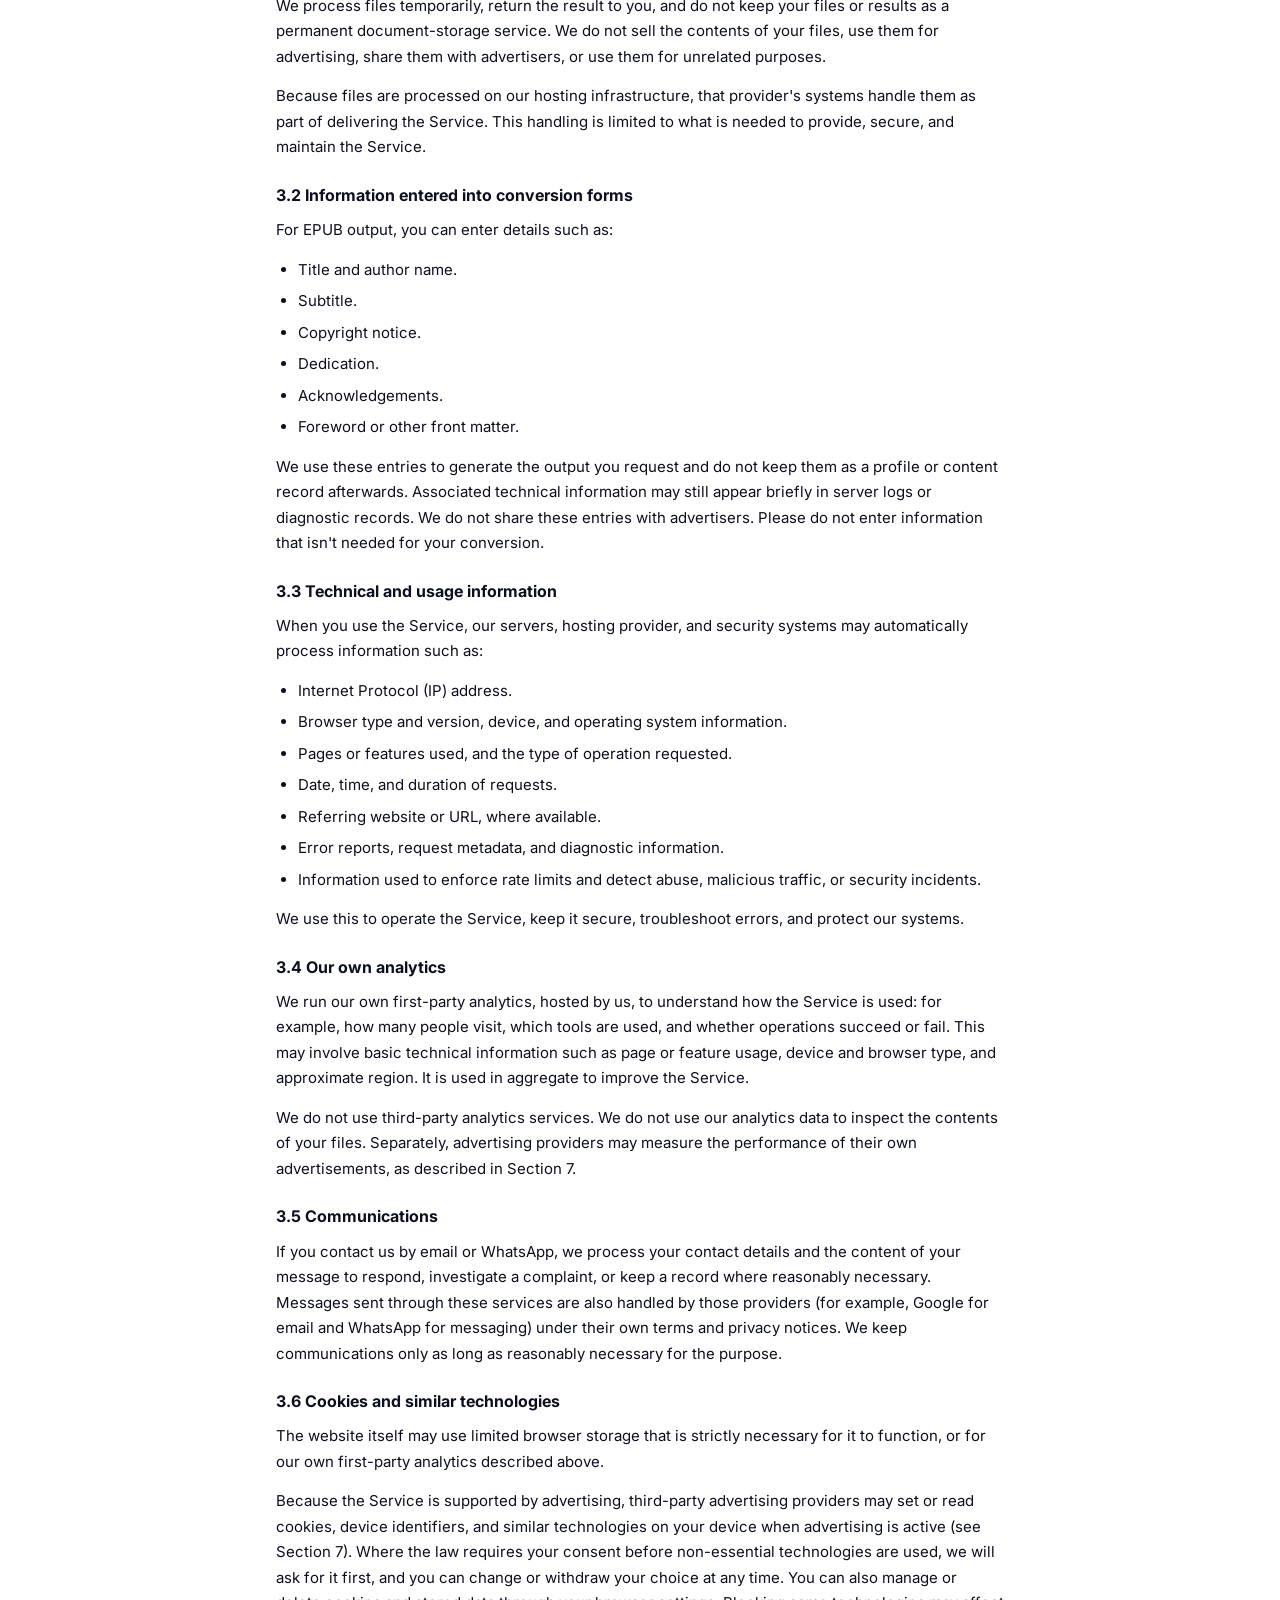
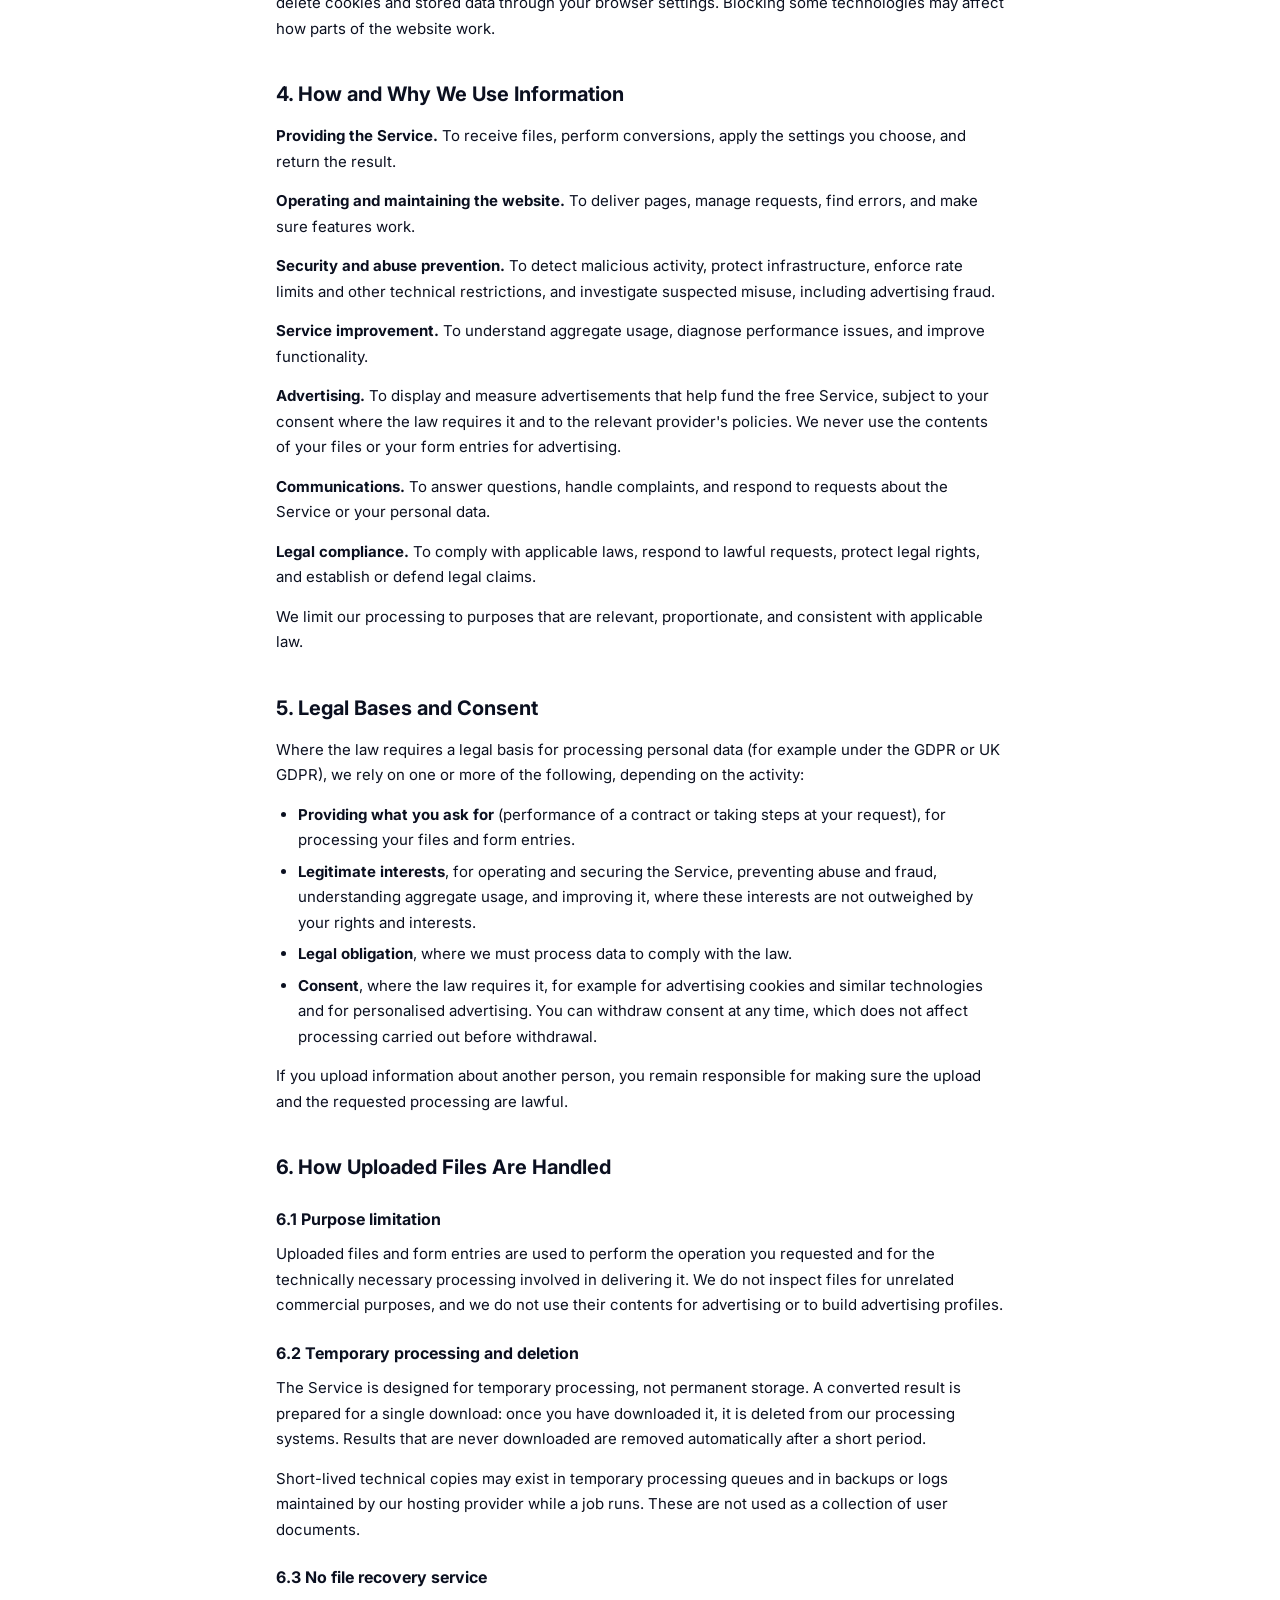
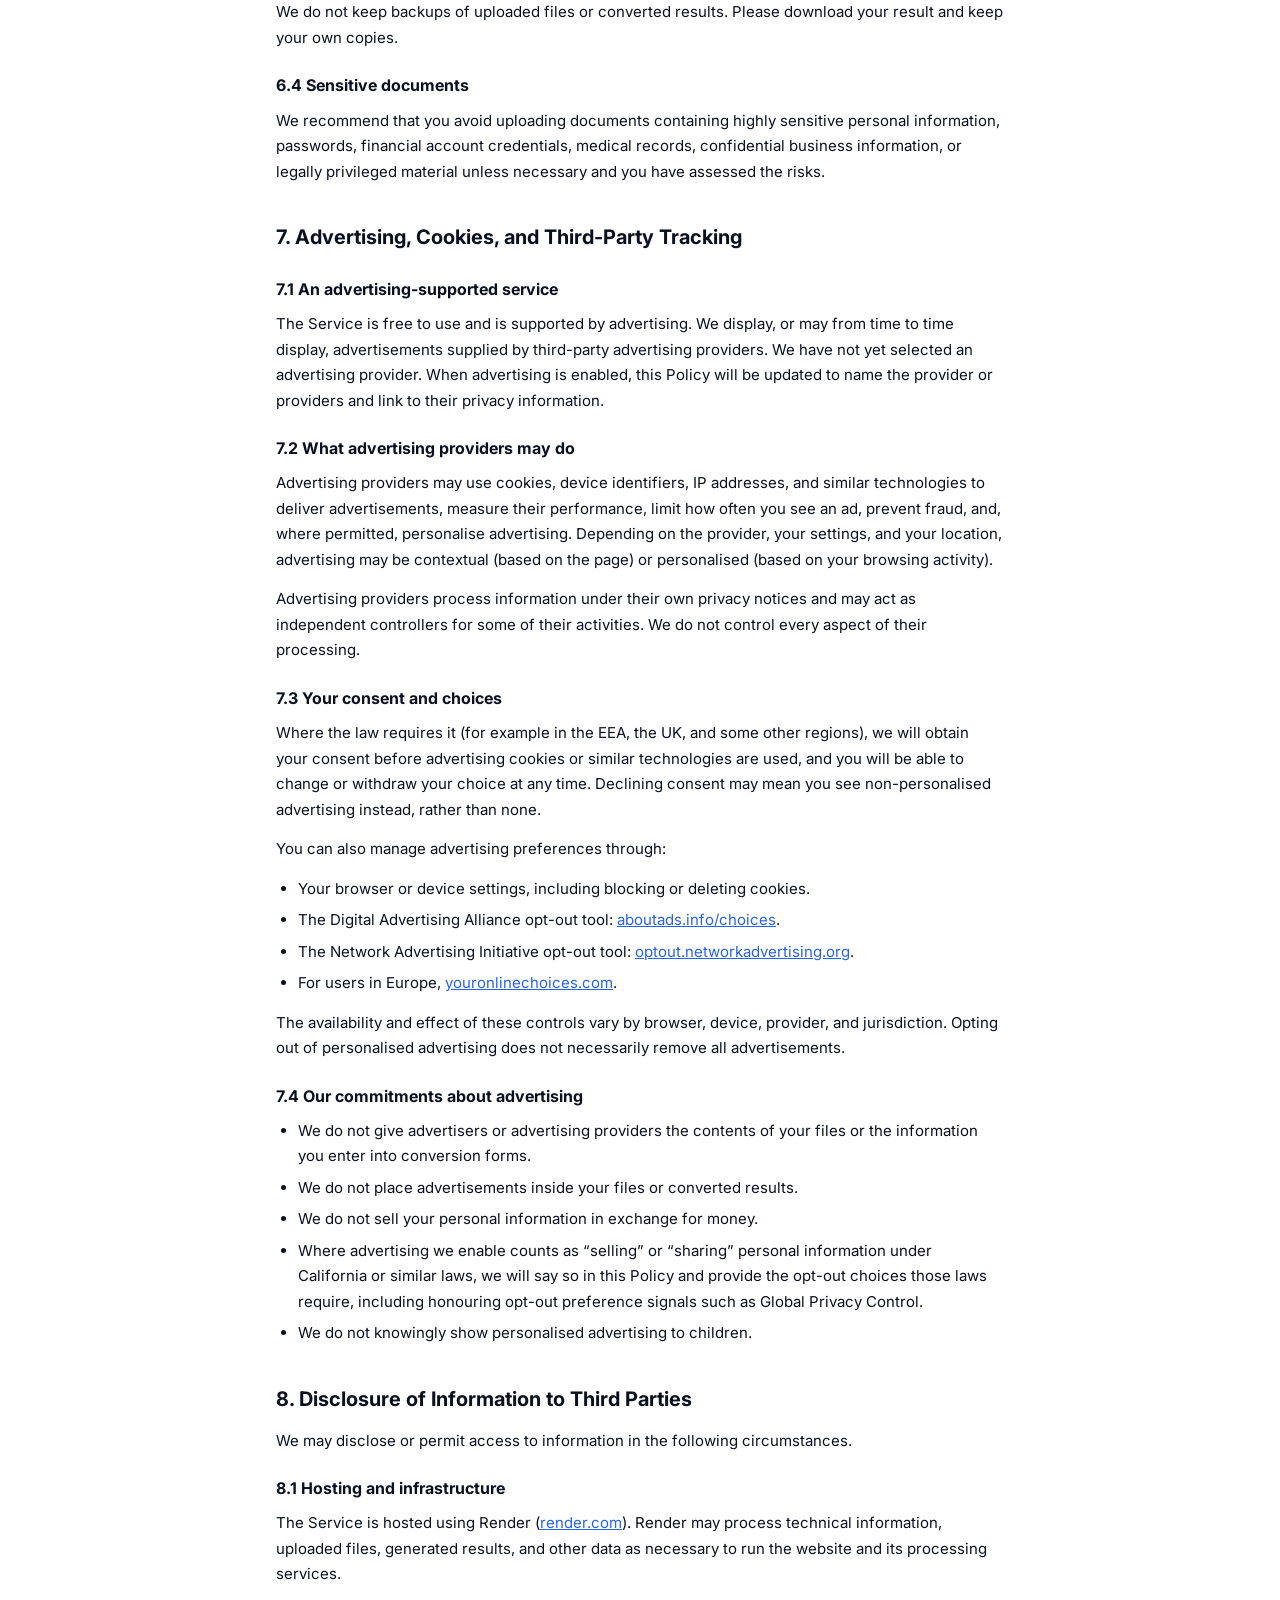
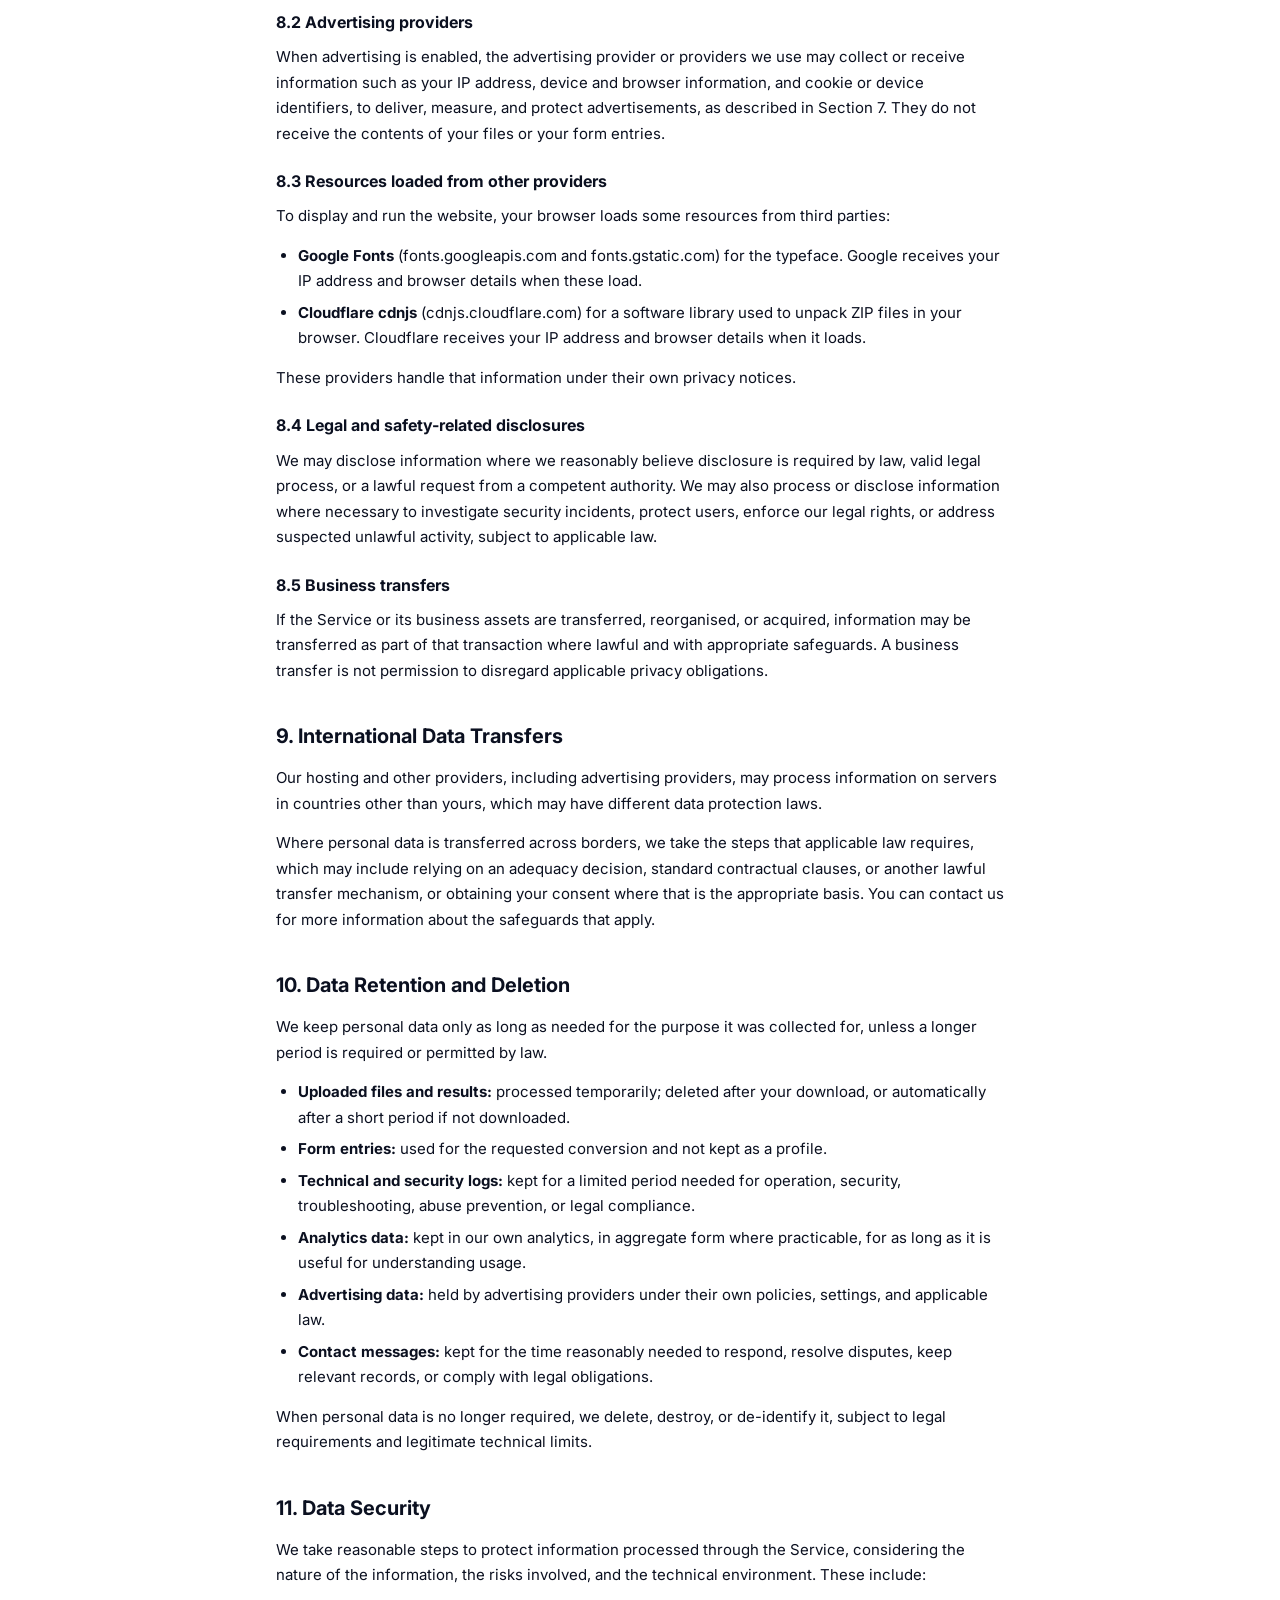
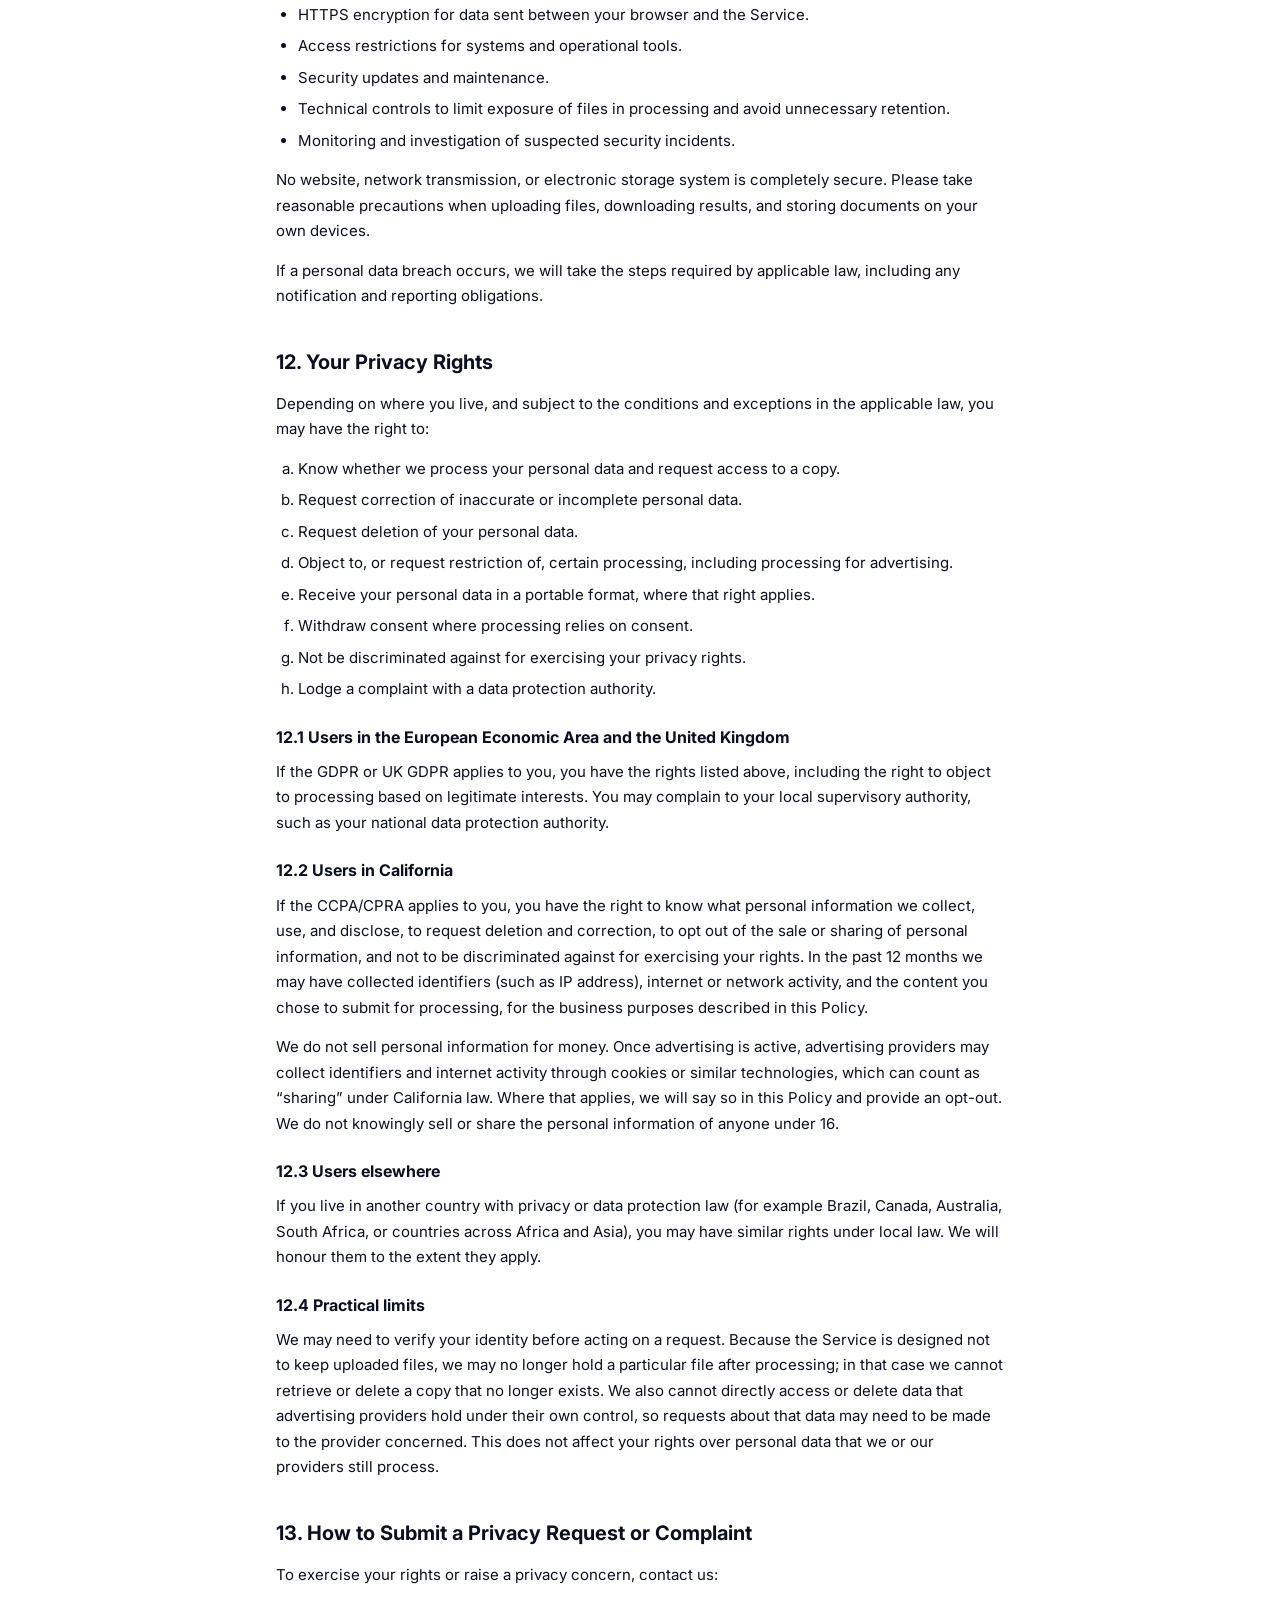
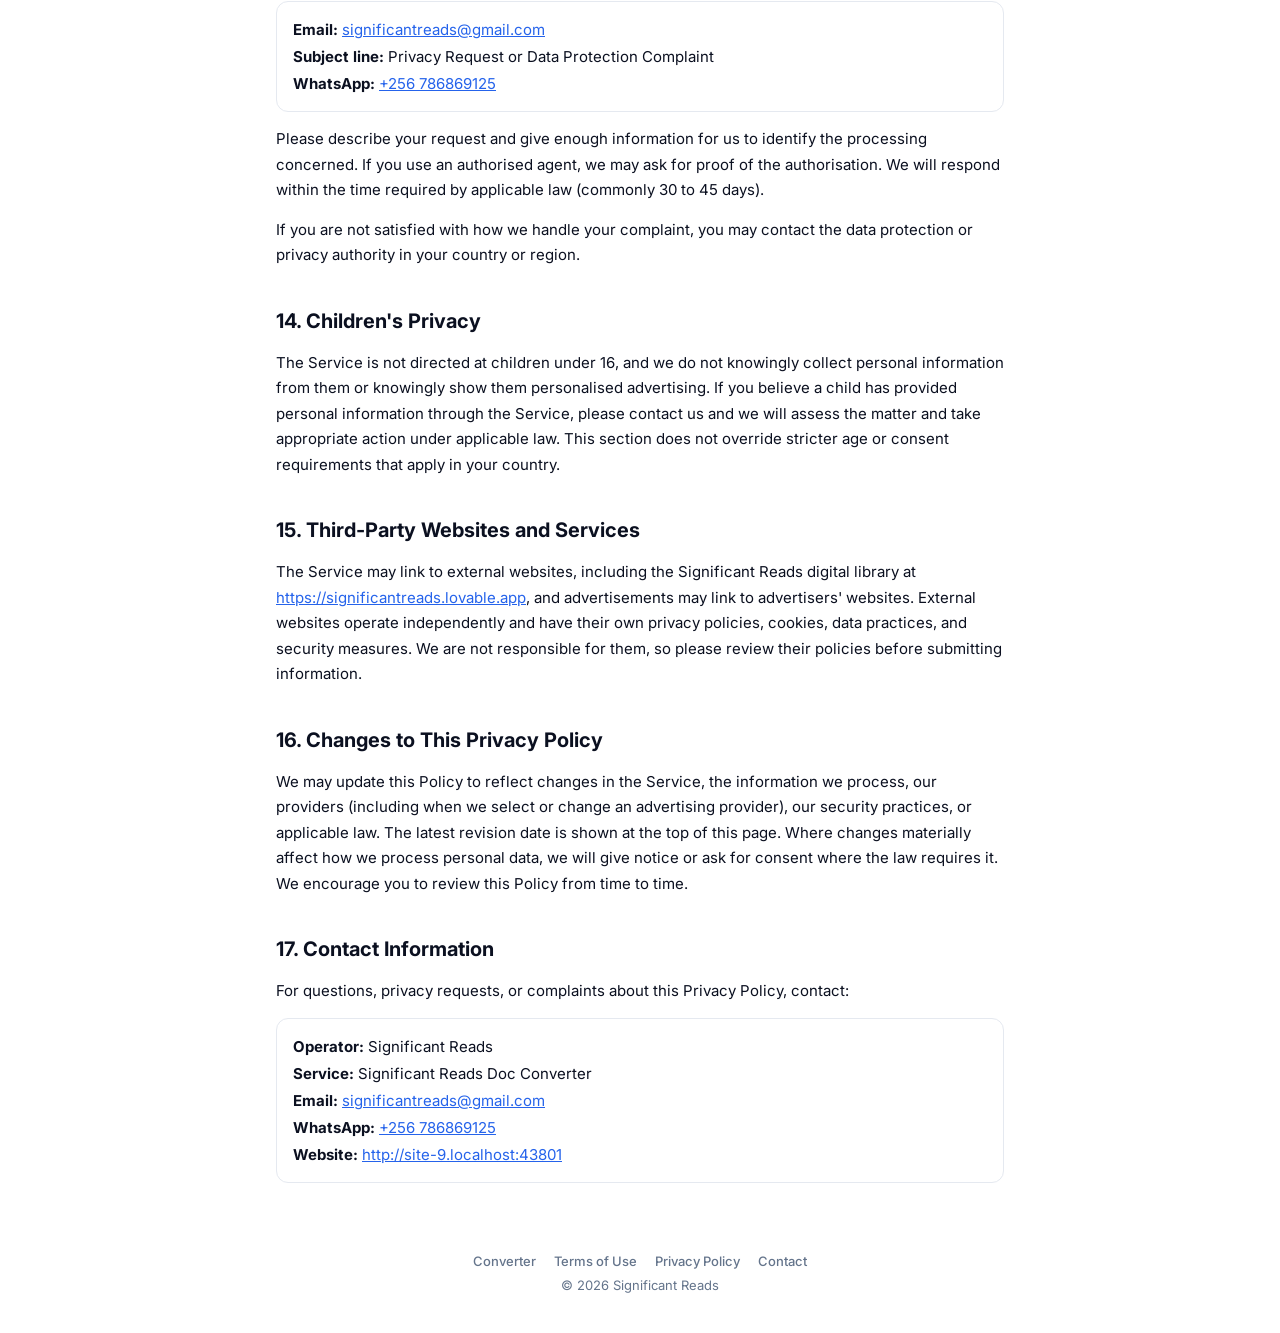
==== commit 1fdffe2c: "Update privacy.html" ====
--- a/privacy.html
+++ b/privacy.html
@@ -30,8 +30,9 @@
         <p><strong>In short</strong></p>
         <ul>
           <li>You don't need an account, and we don't ask for payment details.</li>
-          <li>Your files are processed temporarily and deleted after you download the result. We don't sell them or use them for advertising.</li>
-          <li>We use our own first-party analytics. We don't use third-party analytics or advertising trackers.</li>
+          <li>Your files are processed temporarily and deleted after you download the result. We don't sell them, and we never give them or your form entries to advertisers.</li>
+          <li>The Service is free and supported by advertising. Third-party ad providers may use cookies or similar technologies, only as described in Section 7 and with your consent where the law requires it.</li>
+          <li>We use our own first-party analytics rather than third-party analytics services.</li>
           <li>You can contact us any time about your data at <a href="mailto:significantreads@gmail.com">significantreads@gmail.com</a>.</li>
         </ul>
       </div>
@@ -46,7 +47,7 @@
       <p>
         This Privacy Policy explains how we collect, use, disclose, store, and protect information
         when you use the Service, and what rights you have. It applies to the file-conversion
-        tools, the website itself, and our contact channels.
+        tools, the website itself, advertising on the website, and our contact channels.
       </p>
       <p>
         We aim to handle personal data responsibly and in line with the data protection and
@@ -63,7 +64,9 @@
       <p>
         For information whose purposes and means of processing we decide, Significant Reads acts as
         the data controller (or the equivalent under your local law). Our hosting providers act as
-        processors (or service providers) when they handle information on our behalf.
+        processors (or service providers) when they handle information on our behalf. Advertising
+        providers may act as independent controllers for their own processing, as explained in
+        Section 7.
       </p>
       <p class="legal-contact">
         <strong>Operator:</strong> Significant Reads<br />
@@ -88,7 +91,7 @@
       <p>
         We process files temporarily, return the result to you, and do not keep your files or
         results as a permanent document-storage service. We do not sell the contents of your files,
-        use them for advertising, or use them for unrelated purposes.
+        use them for advertising, share them with advertisers, or use them for unrelated purposes.
       </p>
       <p>
         Because files are processed on our hosting infrastructure, that provider's systems handle
@@ -109,8 +112,8 @@
       <p>
         We use these entries to generate the output you request and do not keep them as a profile
         or content record afterwards. Associated technical information may still appear briefly in
-        server logs or diagnostic records. Please do not enter information that isn't needed for
-        your conversion.
+        server logs or diagnostic records. We do not share these entries with advertisers. Please
+        do not enter information that isn't needed for your conversion.
       </p>
 
       <h3>3.3 Technical and usage information</h3>
@@ -140,8 +143,9 @@
         and browser type, and approximate region. It is used in aggregate to improve the Service.
       </p>
       <p>
-        We do not use third-party analytics services, and we do not use analytics data to build
-        advertising profiles or to inspect the contents of your files.
+        We do not use third-party analytics services. We do not use our analytics data to inspect
+        the contents of your files. Separately, advertising providers may measure the performance
+        of their own advertisements, as described in Section 7.
       </p>
 
       <h3>3.5 Communications</h3>
@@ -155,18 +159,25 @@
 
       <h3>3.6 Cookies and similar technologies</h3>
       <p>
-        The Service does not use advertising cookies or cross-site tracking technologies. The
-        website may use limited browser storage that is strictly necessary for it to function, or
-        for our own first-party analytics described above. If this changes, we will update this
-        Policy and, where the law requires, ask for your consent first. You can manage or delete
-        cookies and stored data through your browser settings.
+        The website itself may use limited browser storage that is strictly necessary for it to
+        function, or for our own first-party analytics described above.
+      </p>
+      <p>
+        Because the Service is supported by advertising, third-party advertising providers may set
+        or read cookies, device identifiers, and similar technologies on your device when
+        advertising is active (see Section 7). Where the law requires your consent before
+        non-essential technologies are used, we will ask for it first, and you can change or
+        withdraw your choice at any time. You can also manage or delete cookies and stored data
+        through your browser settings. Blocking some technologies may affect how parts of the
+        website work.
       </p>
 
       <h2>4. How and Why We Use Information</h2>
       <p><strong>Providing the Service.</strong> To receive files, perform conversions, apply the settings you choose, and return the result.</p>
       <p><strong>Operating and maintaining the website.</strong> To deliver pages, manage requests, find errors, and make sure features work.</p>
-      <p><strong>Security and abuse prevention.</strong> To detect malicious activity, protect infrastructure, enforce rate limits and other technical restrictions, and investigate suspected misuse.</p>
+      <p><strong>Security and abuse prevention.</strong> To detect malicious activity, protect infrastructure, enforce rate limits and other technical restrictions, and investigate suspected misuse, including advertising fraud.</p>
       <p><strong>Service improvement.</strong> To understand aggregate usage, diagnose performance issues, and improve functionality.</p>
+      <p><strong>Advertising.</strong> To display and measure advertisements that help fund the free Service, subject to your consent where the law requires it and to the relevant provider's policies. We never use the contents of your files or your form entries for advertising.</p>
       <p><strong>Communications.</strong> To answer questions, handle complaints, and respond to requests about the Service or your personal data.</p>
       <p><strong>Legal compliance.</strong> To comply with applicable laws, respond to lawful requests, protect legal rights, and establish or defend legal claims.</p>
       <p>We limit our processing to purposes that are relevant, proportionate, and consistent with applicable law.</p>
@@ -178,9 +189,9 @@
       </p>
       <ul>
         <li><strong>Providing what you ask for</strong> (performance of a contract or taking steps at your request), for processing your files and form entries.</li>
-        <li><strong>Legitimate interests</strong>, for operating and securing the Service, preventing abuse, understanding aggregate usage, and improving it, where these interests are not outweighed by your rights and interests.</li>
+        <li><strong>Legitimate interests</strong>, for operating and securing the Service, preventing abuse and fraud, understanding aggregate usage, and improving it, where these interests are not outweighed by your rights and interests.</li>
         <li><strong>Legal obligation</strong>, where we must process data to comply with the law.</li>
-        <li><strong>Consent</strong>, where the law requires it (for example for non-essential cookies). You can withdraw consent at any time, which does not affect processing carried out before withdrawal.</li>
+        <li><strong>Consent</strong>, where the law requires it, for example for advertising cookies and similar technologies and for personalised advertising. You can withdraw consent at any time, which does not affect processing carried out before withdrawal.</li>
       </ul>
       <p>
         If you upload information about another person, you remain responsible for making sure the
@@ -193,7 +204,8 @@
       <p>
         Uploaded files and form entries are used to perform the operation you requested and for
         the technically necessary processing involved in delivering it. We do not inspect files for
-        unrelated commercial purposes or use their contents to build advertising profiles.
+        unrelated commercial purposes, and we do not use their contents for advertising or to
+        build advertising profiles.
       </p>
 
       <h3>6.2 Temporary processing and deletion</h3>
@@ -223,18 +235,58 @@
         assessed the risks.
       </p>
 
-      <h2>7. Advertising and Third-Party Tracking</h2>
-      <p>
-        The Service does not currently display third-party advertising and does not share your
-        information with advertising networks. If we introduce advertising in future, we will
-        update this Policy before it starts, identify the provider, and obtain consent where the
-        law requires it before using any non-essential tracking technology.
-      </p>
-      <p>
-        We do not sell personal information, and we do not share it for cross-context behavioural
-        advertising. For this reason, signals such as Global Privacy Control do not change how we
-        handle your information.
-      </p>
+      <h2>7. Advertising, Cookies, and Third-Party Tracking</h2>
+
+      <h3>7.1 An advertising-supported service</h3>
+      <p>
+        The Service is free to use and is supported by advertising. We display, or may from time to
+        time display, advertisements supplied by third-party advertising providers. We have not yet
+        selected an advertising provider. When advertising is enabled, this Policy will be updated
+        to name the provider or providers and link to their privacy information.
+      </p>
+
+      <h3>7.2 What advertising providers may do</h3>
+      <p>
+        Advertising providers may use cookies, device identifiers, IP addresses, and similar
+        technologies to deliver advertisements, measure their performance, limit how often you see
+        an ad, prevent fraud, and, where permitted, personalise advertising. Depending on the
+        provider, your settings, and your location, advertising may be contextual (based on the
+        page) or personalised (based on your browsing activity).
+      </p>
+      <p>
+        Advertising providers process information under their own privacy notices and may act as
+        independent controllers for some of their activities. We do not control every aspect of
+        their processing.
+      </p>
+
+      <h3>7.3 Your consent and choices</h3>
+      <p>
+        Where the law requires it (for example in the EEA, the UK, and some other regions), we will
+        obtain your consent before advertising cookies or similar technologies are used, and you
+        will be able to change or withdraw your choice at any time. Declining consent may mean you
+        see non-personalised advertising instead, rather than none.
+      </p>
+      <p>You can also manage advertising preferences through:</p>
+      <ul>
+        <li>Your browser or device settings, including blocking or deleting cookies.</li>
+        <li>The Digital Advertising Alliance opt-out tool: <a href="https://www.aboutads.info/choices/" target="_blank" rel="noopener">aboutads.info/choices</a>.</li>
+        <li>The Network Advertising Initiative opt-out tool: <a href="https://optout.networkadvertising.org/" target="_blank" rel="noopener">optout.networkadvertising.org</a>.</li>
+        <li>For users in Europe, <a href="https://www.youronlinechoices.com/" target="_blank" rel="noopener">youronlinechoices.com</a>.</li>
+      </ul>
+      <p>
+        The availability and effect of these controls vary by browser, device, provider, and
+        jurisdiction. Opting out of personalised advertising does not necessarily remove all
+        advertisements.
+      </p>
+
+      <h3>7.4 Our commitments about advertising</h3>
+      <ul>
+        <li>We do not give advertisers or advertising providers the contents of your files or the information you enter into conversion forms.</li>
+        <li>We do not place advertisements inside your files or converted results.</li>
+        <li>We do not sell your personal information in exchange for money.</li>
+        <li>Where advertising we enable counts as “selling” or “sharing” personal information under California or similar laws, we will say so in this Policy and provide the opt-out choices those laws require, including honouring opt-out preference signals such as Global Privacy Control.</li>
+        <li>We do not knowingly show personalised advertising to children.</li>
+      </ul>
 
       <h2>8. Disclosure of Information to Third Parties</h2>
       <p>We may disclose or permit access to information in the following circumstances.</p>
@@ -246,7 +298,15 @@
         as necessary to run the website and its processing services.
       </p>
 
-      <h3>8.2 Resources loaded from other providers</h3>
+      <h3>8.2 Advertising providers</h3>
+      <p>
+        When advertising is enabled, the advertising provider or providers we use may collect or
+        receive information such as your IP address, device and browser information, and
+        cookie or device identifiers, to deliver, measure, and protect advertisements, as described
+        in Section 7. They do not receive the contents of your files or your form entries.
+      </p>
+
+      <h3>8.3 Resources loaded from other providers</h3>
       <p>To display and run the website, your browser loads some resources from third parties:</p>
       <ul>
         <li><strong>Google Fonts</strong> (fonts.googleapis.com and fonts.gstatic.com) for the typeface. Google receives your IP address and browser details when these load.</li>
@@ -254,7 +314,7 @@
       </ul>
       <p>These providers handle that information under their own privacy notices.</p>
 
-      <h3>8.3 Legal and safety-related disclosures</h3>
+      <h3>8.4 Legal and safety-related disclosures</h3>
       <p>
         We may disclose information where we reasonably believe disclosure is required by law, valid
         legal process, or a lawful request from a competent authority. We may also process or
@@ -263,7 +323,7 @@
         law.
       </p>
 
-      <h3>8.4 Business transfers</h3>
+      <h3>8.5 Business transfers</h3>
       <p>
         If the Service or its business assets are transferred, reorganised, or acquired,
         information may be transferred as part of that transaction where lawful and with
@@ -273,8 +333,8 @@
 
       <h2>9. International Data Transfers</h2>
       <p>
-        Our hosting and other providers may process information on servers in countries other than
-        yours, which may have different data protection laws.
+        Our hosting and other providers, including advertising providers, may process information
+        on servers in countries other than yours, which may have different data protection laws.
       </p>
       <p>
         Where personal data is transferred across borders, we take the steps that applicable law
@@ -293,6 +353,7 @@
         <li><strong>Form entries:</strong> used for the requested conversion and not kept as a profile.</li>
         <li><strong>Technical and security logs:</strong> kept for a limited period needed for operation, security, troubleshooting, abuse prevention, or legal compliance.</li>
         <li><strong>Analytics data:</strong> kept in our own analytics, in aggregate form where practicable, for as long as it is useful for understanding usage.</li>
+        <li><strong>Advertising data:</strong> held by advertising providers under their own policies, settings, and applicable law.</li>
         <li><strong>Contact messages:</strong> kept for the time reasonably needed to respond, resolve disputes, keep relevant records, or comply with legal obligations.</li>
       </ul>
       <p>
@@ -332,7 +393,7 @@
         <li>Know whether we process your personal data and request access to a copy.</li>
         <li>Request correction of inaccurate or incomplete personal data.</li>
         <li>Request deletion of your personal data.</li>
-        <li>Object to, or request restriction of, certain processing.</li>
+        <li>Object to, or request restriction of, certain processing, including processing for advertising.</li>
         <li>Receive your personal data in a portable format, where that right applies.</li>
         <li>Withdraw consent where processing relies on consent.</li>
         <li>Not be discriminated against for exercising your privacy rights.</li>
@@ -349,12 +410,18 @@
       <h3>12.2 Users in California</h3>
       <p>
         If the CCPA/CPRA applies to you, you have the right to know what personal information we
-        collect, use, and disclose, to request deletion and correction, and not to be discriminated
-        against for exercising your rights. In the past 12 months we may have collected identifiers
-        (such as IP address), internet or network activity, and the content you chose to submit for
-        processing, for the business purposes described in this Policy. We do not sell or share
-        personal information as those terms are defined in California law, and we do not knowingly
-        sell or share the personal information of anyone under 16.
+        collect, use, and disclose, to request deletion and correction, to opt out of the sale or
+        sharing of personal information, and not to be discriminated against for exercising your
+        rights. In the past 12 months we may have collected identifiers (such as IP address),
+        internet or network activity, and the content you chose to submit for processing, for the
+        business purposes described in this Policy.
+      </p>
+      <p>
+        We do not sell personal information for money. Once advertising is active, advertising
+        providers may collect identifiers and internet activity through cookies or similar
+        technologies, which can count as “sharing” under California law. Where that applies, we
+        will say so in this Policy and provide an opt-out. We do not knowingly sell or share the
+        personal information of anyone under 16.
       </p>
 
       <h3>12.3 Users elsewhere</h3>
@@ -368,7 +435,9 @@
       <p>
         We may need to verify your identity before acting on a request. Because the Service is
         designed not to keep uploaded files, we may no longer hold a particular file after
-        processing; in that case we cannot retrieve or delete a copy that no longer exists. This
+        processing; in that case we cannot retrieve or delete a copy that no longer exists. We also
+        cannot directly access or delete data that advertising providers hold under their own
+        control, so requests about that data may need to be made to the provider concerned. This
         does not affect your rights over personal data that we or our providers still process.
       </p>
 
@@ -392,28 +461,30 @@
       <h2>14. Children's Privacy</h2>
       <p>
         The Service is not directed at children under 16, and we do not knowingly collect personal
-        information from them. If you believe a child has provided personal information through the
-        Service, please contact us and we will assess the matter and take appropriate action under
-        applicable law. This section does not override stricter age or consent requirements that
-        apply in your country.
+        information from them or knowingly show them personalised advertising. If you believe a
+        child has provided personal information through the Service, please contact us and we will
+        assess the matter and take appropriate action under applicable law. This section does not
+        override stricter age or consent requirements that apply in your country.
       </p>
 
       <h2>15. Third-Party Websites and Services</h2>
       <p>
         The Service may link to external websites, including the Significant Reads digital library
-        at <a href="https://significantreads.lovable.app" target="_blank" rel="noopener">https://significantreads.lovable.app</a>.
-        External websites operate independently and have their own privacy policies, cookies, data
-        practices, and security measures. We are not responsible for them, so please review their
-        policies before submitting information.
+        at <a href="https://significantreads.lovable.app" target="_blank" rel="noopener">https://significantreads.lovable.app</a>,
+        and advertisements may link to advertisers' websites. External websites operate
+        independently and have their own privacy policies, cookies, data practices, and security
+        measures. We are not responsible for them, so please review their policies before
+        submitting information.
       </p>
 
       <h2>16. Changes to This Privacy Policy</h2>
       <p>
         We may update this Policy to reflect changes in the Service, the information we process,
-        our providers, our security practices, or applicable law. The latest revision date is shown
-        at the top of this page. Where changes materially affect how we process personal data, we
-        will give notice or ask for consent where the law requires it. We encourage you to review
-        this Policy from time to time.
+        our providers (including when we select or change an advertising provider), our security
+        practices, or applicable law. The latest revision date is shown at the top of this page.
+        Where changes materially affect how we process personal data, we will give notice or ask
+        for consent where the law requires it. We encourage you to review this Policy from time to
+        time.
       </p>
 
       <h2>17. Contact Information</h2>
--- a/css/styles.css
+++ b/css/styles.css
@@ -292,3 +292,64 @@
   .card { padding: 18px; }
   .result { grid-template-columns: 1fr; }
 }
+
+/* Site footer */
+.site-footer {
+  max-width: 672px;
+  margin: 0 auto;
+  padding: 8px 16px 40px;
+  text-align: center;
+  color: var(--muted);
+  font-size: 13px;
+}
+.site-footer nav {
+  display: flex;
+  flex-wrap: wrap;
+  justify-content: center;
+  gap: 6px 18px;
+  margin-bottom: 8px;
+}
+.site-footer a { color: var(--muted); text-decoration: none; font-weight: 500; }
+.site-footer a:hover { color: var(--text); text-decoration: underline; }
+.site-footer p { margin: 0; }
+
+/* Legal pages (Terms, Privacy) */
+.page.legal { max-width: 760px; }
+.legal-back { margin-bottom: 24px; font-size: 14px; }
+.legal-back a { color: var(--accent); font-weight: 600; text-decoration: none; }
+.legal-back a:hover { text-decoration: underline; }
+.legal-header {
+  margin-bottom: 28px;
+  padding-bottom: 20px;
+  border-bottom: 1px solid var(--border);
+}
+.legal-header h1 {
+  margin: 0 0 8px;
+  font-size: clamp(28px, 5vw, 34px);
+  font-weight: 800;
+  letter-spacing: -0.02em;
+}
+.legal-meta { margin: 0; color: var(--muted); font-size: 14px; line-height: 1.6; }
+.legal-body { font-size: 15px; line-height: 1.7; overflow-wrap: anywhere; }
+.legal-body h2 { margin: 36px 0 12px; font-size: 20px; font-weight: 700; }
+.legal-body h3 { margin: 22px 0 8px; font-size: 16px; font-weight: 700; }
+.legal-body p { margin: 0 0 14px; }
+.legal-body ul,
+.legal-body ol { margin: 0 0 14px; padding-left: 22px; }
+.legal-body li { margin-bottom: 6px; }
+.legal-body a { color: var(--accent); }
+.legal-note {
+  margin-bottom: 8px;
+  padding: 16px 18px;
+  background: var(--tab-bg);
+  border: 1px solid var(--border);
+  border-radius: 12px;
+}
+.legal-note p { margin: 0 0 8px; }
+.legal-note ul { margin: 0; }
+.legal-contact {
+  padding: 14px 16px;
+  border: 1px solid var(--border);
+  border-radius: 12px;
+  line-height: 1.8;
+}
